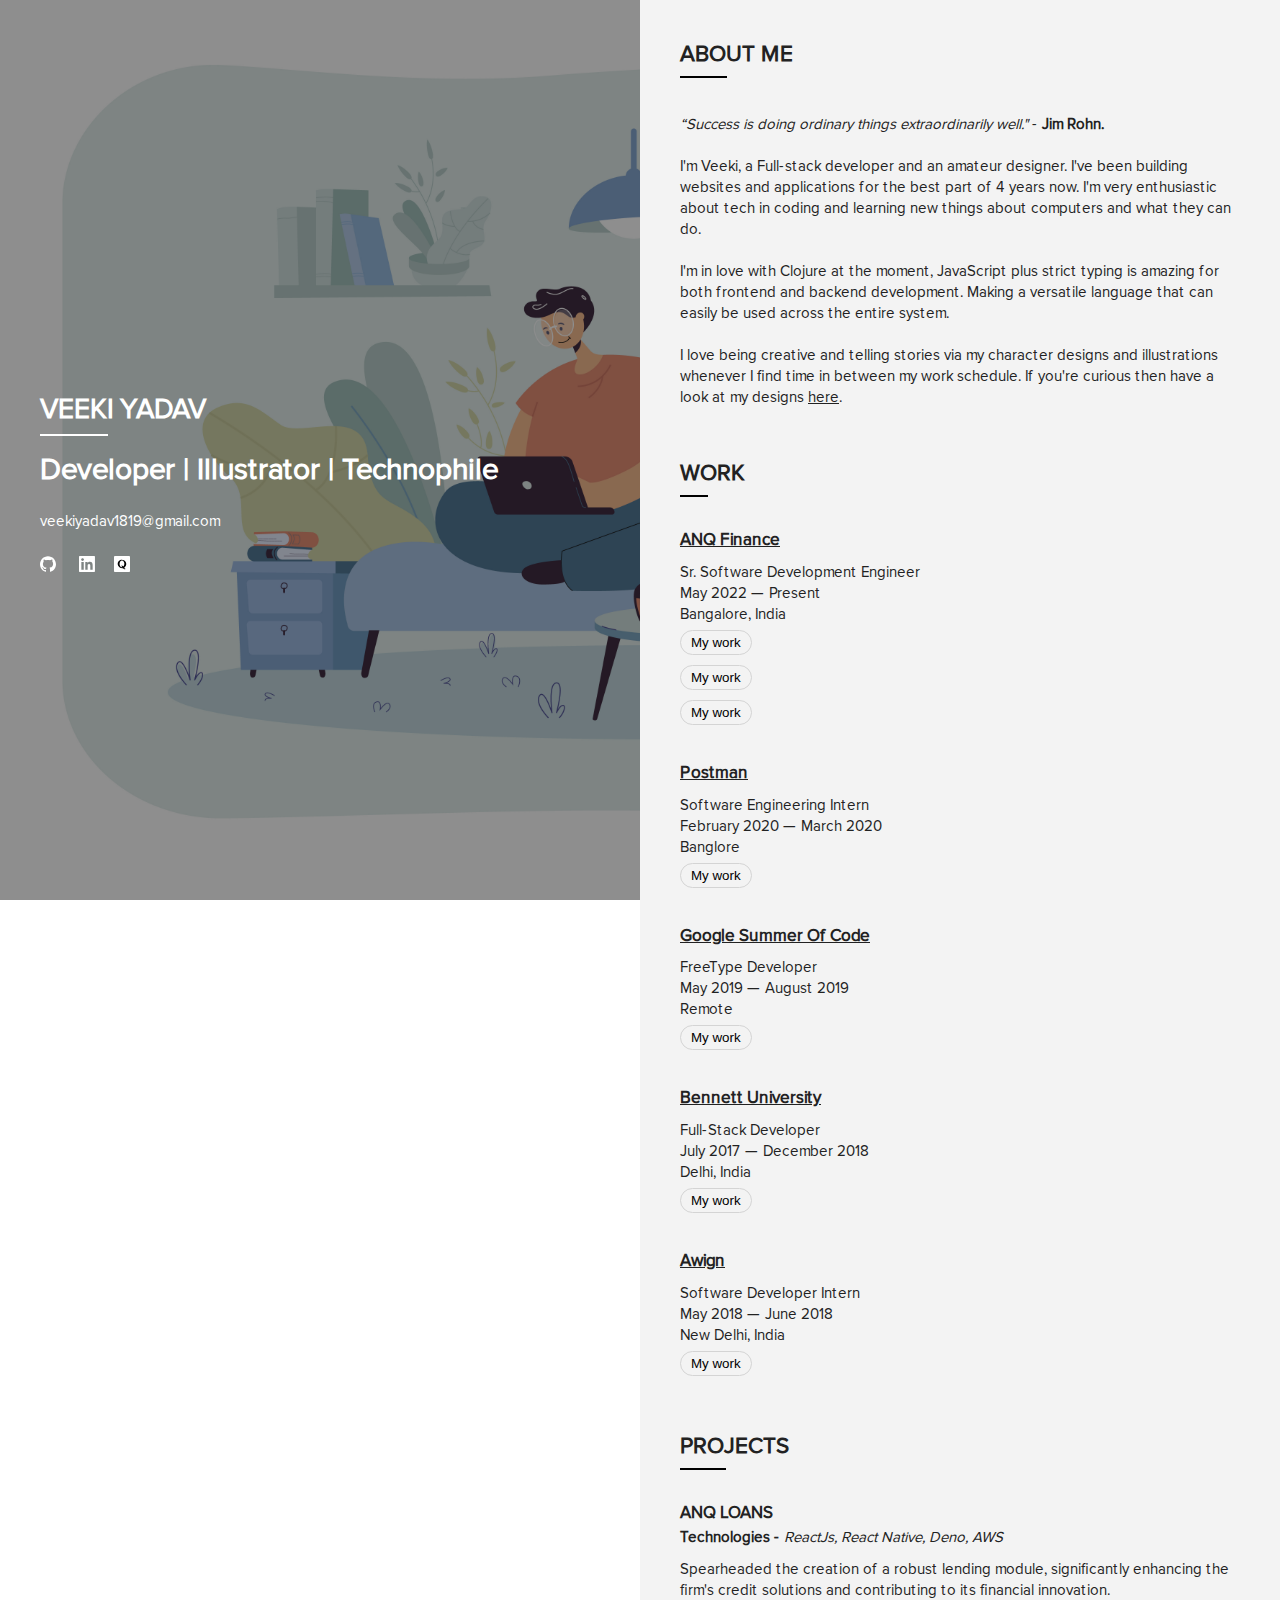
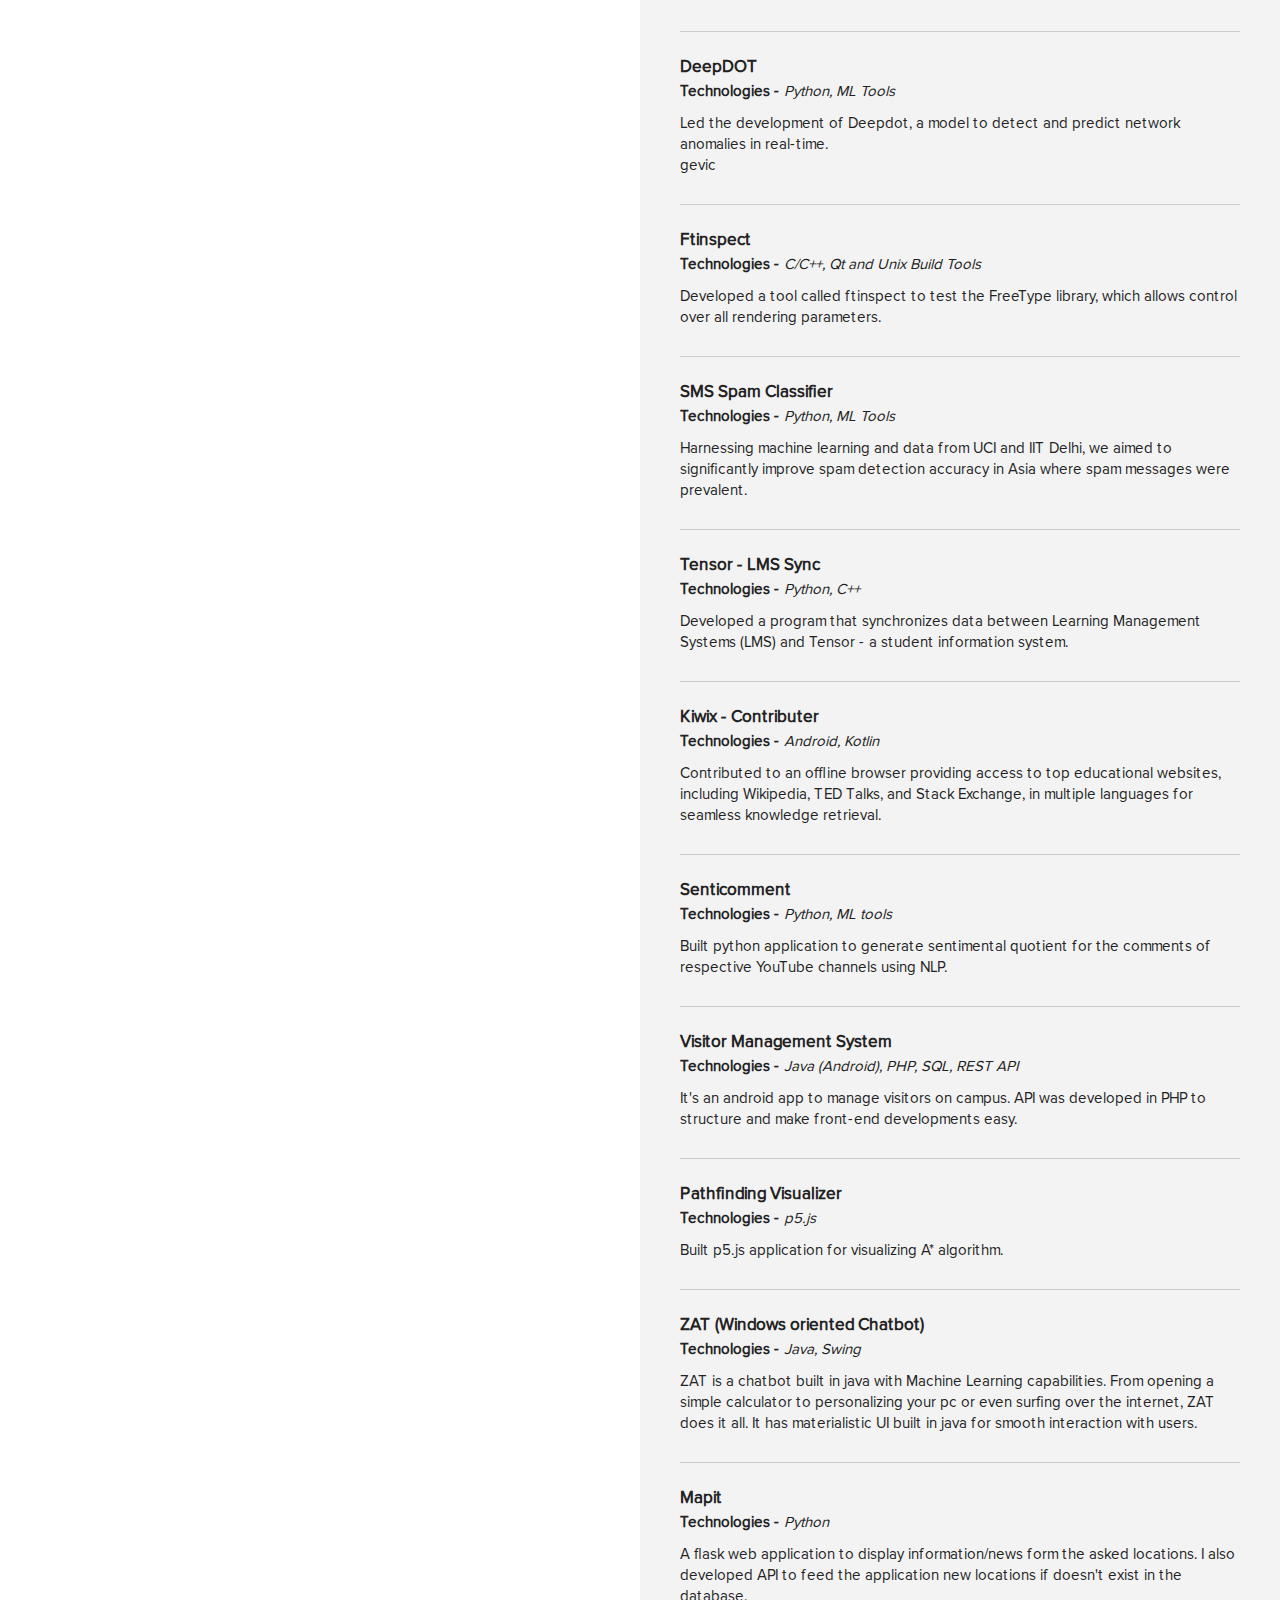
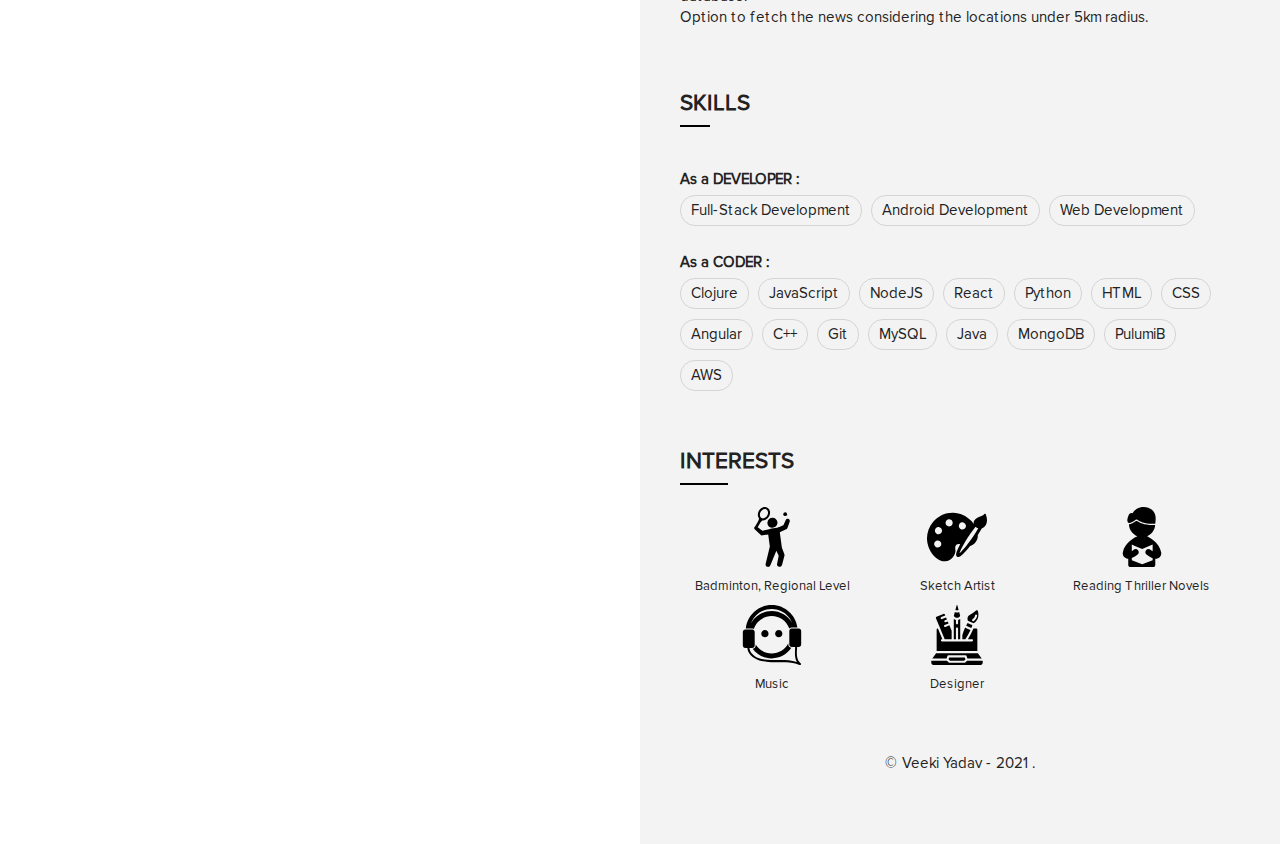
==== index.html @ 98419c82 "Update resume" ====
<!DOCTYPE html>
<html class="no-js" lang="">

<head>
  <meta charset="utf-8" />
  <meta http-equiv="X-UA-Compatible" content="IE=edge">
  <meta name="description" content="Hi! I am Veeki, second year undergrad at Bennett University">
  <meta name="viewport" content="width=device-width, initial-scale=1">
  <!-- Facebook Open Graph meta -->
  <meta property="og:title" content="Veeki Yadav">
  <meta property="og:description" content="Computer Science sophomore at Bennett University">
  <meta name="msapplication-TileColor" content="#ffffff">
  <title>Veeki Yadav</title>
  <link rel="stylesheet" href="css/main.css">
  <link rel="stylesheet" href="css/style.css">
  <link rel="icon" href="gevic.ico">
</head>

<body>
  <section class="main-container">
    <div class="blocks">
      <div class="block block--left" id="overlay">
        <span class="overlay"></span>
        <div class="block__inner">
          <div class="block-content">
            <h1 class="block__title main-name">
              <span class="name relative">
                VEEKI YADAV
                <span class="half-border"></span>
              </span>
            </h1>
            <h1 class="block__title">
              <span>Developer | Illustrator | Technophile</span>
            </h1>
            <div class="block__social">
              <a href="mailto:veekiyadav1819@gmail.com" class="btn_email">veekiyadav1819@gmail.com</a>
              <div class="block__social"><br />
                <a href="http://github.com/gevic" class="github" target="_blank" />
                <img src="img/social-1_logo-github.svg" />
                </a>
                <a href="https://www.linkedin.com/in/gevic/" class="linkedin" target="_blank">
                  <img src="img/social-1_logo-linkedin.svg" />
                  <a href="https://www.quora.com/profile/Gevic" class="quora" target="_blank">
                    <img src="img/if_quora-square-social-media_764902.svg" />
                  </a>
              </div>
            </div>
          </div>
        </div>
      </div>
      <div class="block block--right">
        <div class="wrapper" id="wrapper">
          <div class="block__inner">
            <div class="contents">
              <div class="content content--about">
                <h2 class="content__tag">
                  <span class="title relative">
                    ABOUT ME
                    <span class="half-border"></span>
                  </span>
                </h2>
                <div class="content__inner">
                  <p><i>“Success is doing ordinary things extraordinarily well."</i> - <b>Jim Rohn.</b><br><br>
                    I'm Veeki, a Full-stack developer and an amateur designer. I've been building websites and applications for the best part of 4 years now. I'm very enthusiastic about tech in coding and learning new things about computers and what they can do.</br></br> 

I'm in love with Clojure at the moment, JavaScript plus strict typing is amazing for both frontend and backend development. Making a versatile language that can easily be used across the entire system.</br></br>

I love being creative and telling stories via my character designs and illustrations whenever I find time in between my work schedule. If you're curious then have a look at my designs <a href="https://www.instagram.com/redundantillustrations/" target="_blank"><u>here</u></a>.
                </div>
              </div>
              <div class="content content--exp">
                <h2 class="content__tag">
                  <span class="title relative">
                    WORK
                    <span class="half-border"></span>
                  </span>
                </h2>
                <div class="content__inner">
                  <div class="experience">
                  <div class="meta-title"><a href="https://anq.finance" target="_blank"><u>ANQ Finance</u></a></div>
                    <div class="experience__role">Sr. Software Development Engineer</div>
                    <div class="experience__time">May 2022 — Present</div>
                    <div class="experience__location">Bangalore, India</div>
                  </div>
                  <button class="button" onclick="myResp_5()">My work</button></br>
                  <div id="myResp_5" style="display:none">
                    - Successfully <b>managed a team of 4 developers</b>, ensuring timely delivery of high-quality results while adhering to strict time constraints.</br>
                    - Contributed significantly to the development of the <b>ANQ App</b> for both <b>iOS</b> and <b>Android</b> platforms.</br>
                    - <b>Mentored</b> team members and provided valuable guidance in their personal and professional growth.</br>
                    - Utilized a variety of cutting-edge technologies, including <b>ReactJs, React Native, Deno, AWS, and Adobe After Effects</b>.</br>

                </br>
                
                  <div class="meta-title"><a href="https://vadelabs.com/" target="_blank"><u>Vade Labs</u></a></div>
                    <div class="experience__role">Software Development Engineer</div>
                    <div class="experience__time">May 2021 — Present</div>
                    <div class="experience__location">Remote</div>
                  </div>
                  <button class="button" onclick="myResp_4()">My work</button></br>
                  <div id="myResp_4" style="display:none">
                    - Developed the highly successful <b>VadeAtlas module</b>, which is the cornerstone of all Vade components.</br>
                    - Designed and implemented critical features, <b>optimizing application performance</b> and enhancing user experience.</br>
                    - Worked collaboratively with the Design team to develop and deliver full-stack solutions from specifications to tested production code.</br>
                    - Utilized a range of technologies, including <b>Clojure, React, NextJS, Pulumi, Nomad, and AWS</b>.</br>

                </br>
                    <div class="meta-title"><a href="https://in.linkedin.com/company/newsg8r" target="_blank"><u>Newsgator</u></a></div>
                    <div class="experience__role">Software Developer</div>
                    <div class="experience__time">April 2020 — Dec 2020</div>
                    <div class="experience__location">Remote</div>
                  </div>
                  <button class="button" onclick="myResp()">My work</button></br>
                  <div id="myResp" style="display:none">
                    - Developed the <b>Newsg8r platform</b>, a groundbreaking software solution that enabled <b>journalists to license their stories to news channels</b>.</br>
                    - Collaborated with cross-functional teams to define requirements, conduct testing, and deliver high-quality software products.</br>
                    - Designed and implemented <b>RESTful APIs, integrating with third-party APIs</b> to ensure seamless data transfer and reliable system.</br>
                    - Utilized a range of technologies, including <b>Angular, MongoDB, AWS, HTML/SCSS, to design and implement key features of the platform</b>.</br>
                  </div>
                </br>
                  <div class="meta-title"><a href="https://www.postman.com/" target="_blank"><u>Postman</u></a></div>
                  <div class="experience__role">Software Engineering Intern</div>
                  <div class="experience__time">February 2020 — March 2020</div>
                  <div class="experience__location">Banglore</div>
                <button class="button" onclick="myResp_0()">My work</button></br>
                <div id="myResp_0" style="display:none">
                  - Played an integral role in the development of the <b>Postman collection feature</b> within the application.</br>
                  - Developed a Postman collection for managing the Postman team over GitHub, streamlining the workflow and improving team productivity.</br>
                  - Leveraged a range of cutting-edge technologies, including <b>Javascript/Typescript, Node/Express, and Redux, to implement features</b>.</br>
                </div>
              </br>
                <div class="meta-title"><a
                    href="https://summerofcode.withgoogle.com/archive/2019/organizations/6561043747176448/"
                    target="_blank"><u>Google Summer Of Code</u></a></div>
                <div class="experience__role">FreeType Developer</div>
                <div class="experience__time">May 2019 — August 2019</div>
                <div class="experience__location">Remote</div>
                <button class="button" onclick="myResp_1()">My work</button></br>
                <div id="myResp_1" style="display:none">
                  - Developed a <b>cutting-edge tool (ftinspect)</b> to test the <b>FreeType library</b>, which enabled greater control over rendering parameters.</br>
                  - Collaborated with senior developers to identify and troubleshoot technical issues.</br>
                  - Leveraged a range of technologies, including <b>C/C++, Qt, and Unix build tools</b>, to build a scalable and reliable application.</br>
                </div>
              </br>
                <div>
                  <div class="meta-title"><a href="https://www.bennett.edu.in/" target="_blank"><u>Bennett University</u></a>
                  </div>
                  <div class="experience__role">Full-Stack Developer</div>
                  <div class="experience__time">July 2017 — December 2018</div>
                  <div class="experience__location">Delhi, India</div>
                </div>
                <button class="button" onclick="myResp_2()">My work</button></br>
                <div id="myResp_2" style="display:none">
                  - Developed VMS (Visitor Management System) Mobile Application.</br>
                  - Developed applications to automate various processes at the University.</br>
                  - Contributed to the development of <b>E.R.P system</b> at the University.</br>
                </div>
              </br>
                <div>
                  <div class="meta-title"><a href="https://www.awign.com/" target="_blank"><u>Awign</u></a></div>
                  <div class="experience__role">Software Developer Intern</div>
                  <div class="experience__time">May 2018 — June 2018</div>
                  <div class="experience__location">New Delhi, India</div>
                </div>
                <button class="button" onclick="myResp_3()">My work</button></br>
                <div id="myResp_3" style="display:none">
                  - Primarily responsible for connecting small businesses to Udaan (Flipkart initiative).</br>
                  - Modified the current UI of the Awign app for Android platforms.</br>
                </div>
              </div>
            </div>
            <div class="content content--projects">
              <h2 class="content__tag">
                <span class="title relative">
                  PROJECTS
                  <span class="half-border"></span>
                </span>
              </h2>
              <div class="content__inner">
                <div class="project">
                <div class="project">
                    <div class="meta-title">ANQ LOANS<br>
                    <span class="technologies"><b>Technologies - </b><i style="font-weight:normal;">ReactJs, React Native, Deno, AWS</i></div>
                    <div class="project__description">Spearheaded the creation of a robust lending module, significantly enhancing the firm's credit solutions and contributing to its financial innovation.
                    </div>
                  </div>
                  <hr>
                    <div class="project">
                    <div class="meta-title">DeepDOT<br>
                    <span class="technologies"><b>Technologies - </b><i style="font-weight:normal;">Python, ML Tools</i></div>
                    <div class="project__description">Led the development of Deepdot, a model to detect and predict network anomalies in real-time.
                    </div>gevic
                  </div>
                  <hr>
                  <div class="meta-title">Ftinspect<br>
                  <span class="technologies"><b>Technologies - </b><i style="font-weight:normal;">C/C++, Qt and Unix Build Tools</i></div>
                  <div class="project__description">Developed a tool called ftinspect to test the FreeType library, which allows control over all rendering parameters.
                  </div>
                  <hr>
                  <div class="meta-title">SMS Spam Classifier<br>
                  <span class="technologies"><b>Technologies - </b><i style="font-weight:normal;">Python, ML Tools</i></div>
                  <div class="project__description">Harnessing machine learning and data from UCI and IIT Delhi, we aimed to significantly improve spam detection accuracy in Asia where spam messages were prevalent.
                  </div>
                  <hr>
                                      <div class="project">
                      <div class="meta-title">Tensor - LMS Sync<br>
                      <span class="technologies"><b>Technologies - </b><i style="font-weight:normal;">Python, C++</i></span></div>
                      <div class="project__description">Developed a program that synchronizes data between Learning Management Systems (LMS) and Tensor - a student information system.</div>
                        <hr>
                        <div class="project">
                      <div class="meta-title">Kiwix - Contributer<br>
                      <span class="technologies"><b>Technologies - </b><i style="font-weight:normal;">Android, Kotlin</i></span></div>
                      <div class="project__description">Contributed to an offline browser providing access to top educational websites, including Wikipedia, TED Talks, and Stack Exchange, in multiple languages for seamless knowledge retrieval.</div>
                        <hr>
                  <div class="project">
                    <div class="meta-title">Senticomment<br>
                    <span class="technologies"><b>Technologies - </b><i style="font-weight:normal;">Python, ML tools</i></div>
                    <div class="project__description"> Built python application to generate sentimental quotient for the
                      comments of respective YouTube channels using NLP.
                    </div>
                  </div>
                  <hr>
                  <div class="project">
                    <div class="meta-title"><a href="https://github.com/GeVic/Visitor-Management-System-Mobile-application-" target="_blank">Visitor Management System</a><br>
                    <span class="technologies"><b>Technologies - </b><i style="font-weight:normal;">Java (Android), PHP, SQL, REST API</i></div>
                    <div class="project__description">It's an android app to manage visitors on campus. API was
                      developed in PHP to structure and make front-end developments easy.
                    </div>
                  </div>
                  <hr>
                  <div class="project">
                    <div class="meta-title">Pathfinding Visualizer<br>
                    <span class="technologies"><b>Technologies - </b><i style="font-weight:normal;">p5.js</i></div>
                    <div class="project__description">Built p5.js application for visualizing A* algorithm.
                    </div>
                  </div>
                  <hr>
                  <div class="project">
                    <div class="meta-title"><a href="https://github.com/GeVic/Windows-Chatbot" target="_blank">ZAT (Windows oriented Chatbot)</a><br>
                      <span class="technologies"><b>Technologies - </b><i style="font-weight:normal;">Java, Swing</i></span></div>
                    <div class="project__description">ZAT is a chatbot built in java with Machine Learning capabilities.
                      From opening a simple calculator to personalizing your pc or even surfing over the internet, ZAT
                      does it all. It has materialistic UI built in java for smooth interaction with users.
                    </div>
                    <hr>
                      <div class="project">
                        <div class="meta-title">Mapit</br>
                        <span class="technologies"><b>Technologies - </b><i style="font-weight:normal;">Python</i></span></div>
                        <div class="project__description">A flask web application to display information/news form the
                          asked locations. I also developed API to feed the application new locations if doesn't exist
                          in
                          the database.<br>
                          Option to fetch the news considering the locations under 5km radius.<br>
                        </div><br>
                      </div><br>
                      <!--<div class="content content--skills">
          <div class="content__inner">
              <div class="Publications">
              <h2 class="content__tag">
              <span class="title relative">
              PUBLICATIONS.
              <span class="half-border"></span>
              </span></h2><br>
                <div class="meta-title">White Cane</div>
                <div class="project__description">The research and developments in this project were published by Springer. Find the research paper <U><a href="https://link.springer.com/chapter/10.1007/978-981-10-5903-2_177" target="_blank" />here.</a></U></div>
                </div>
              </div> 
              </div> -->
                      <div class="content content--skills">
                        <h2 class="content__tag">
                          <span class="title relative">
                            SKILLS
                            <span class="half-border"></span>
                          </span>
                        </h2>
                        <div class="content__inner skills"></br>
                          <b>As a DEVELOPER :</b> </br>
                          <span class="skill">Full-Stack Development</span>
                          <span class="skill">Android Development</span>
                          <span class="skill">Web Development</span>
                          </br></br>
                          <b>As a CODER :</b></br>
                          <span class="skill">Clojure</span>
                          <span class="skill">JavaScript</span>
                          <span class="skill">NodeJS</span>
                          <span class="skill">React</span>
                          <span class="skill">Python</span>
                          <span class="skill">HTML</span>
                          <span class="skill">CSS</span>
                          <span class="skill">Angular</span>
                          <span class="skill">C++</span>
                          <span class="skill">Git</span>
                          <span class="skill">MySQL</span>
                          <span class="skill">Java</span>
                          <span class="skill">MongoDB</span>
                          <span class="skill">PulumiB</span>
                          <span class="skill">AWS</span>

                        </div>
                        <!-- </div> -->
                      </div>
                      <div class="content content--interests">
                        <h2 class="content__tag">
                          <span class="title relative">
                            INTERESTS
                            <span class="half-border"></span>
                          </span>
                        </h2>
                        <div class="content__inner interests">
                          <div class="interest">
                            <img src="img/Badminton.svg" height="60" />
                            <span class="interest__level">Badminton, Regional Level</span>
                          </div>
                          <div class="interest">
                            <img src="img/art.svg" height="60" />
                            <span class="interest__level">Sketch Artist</span>
                          </div>
                          <div class="interest">
                            <img src="img/read.svg" height="60" />
                            <span class="interest__level">Reading Thriller Novels</span>
                          </div>
                          <div class="interest">
                            <img src="img/music.svg" height="60" />
                            <span class="interest__level">Music</span>
                          </div>
                          <div class="interest">
                            <img src="img/designer.svg" height="60" />
                            <span class="interest__level">Designer</span>
                          </div>
                        </div>
                        <!-- </div> -->
                      </div>
                      <div class="copyright" align="center">
                        &copy; Veeki Yadav - 2021 .
                      </div>
                    </div>
                  </div>
  </section>
  <script>
    function myFunction() {
      var x = document.getElementById('myDIV');

      if (x.style.display === 'none') {
        x.style.display = 'block';
      } else {
        x.style.display = 'none';
      }
    }

    function myResp() {
      var y = document.getElementById('myResp');

      if (y.style.display === 'none') {
        y.style.display = 'block';
      } else {
        y.style.display = 'none';
      }
    }

    function myResp_0() {
      var y = document.getElementById('myResp_0');

      if (y.style.display === 'none') {
        y.style.display = 'block';
      } else {
        y.style.display = 'none';
      }
    }

    function myResp_1() {
      var y = document.getElementById('myResp_1');

      if (y.style.display === 'none') {
        y.style.display = 'block';
      } else {
        y.style.display = 'none';
      }
    }

    function myResp_2() {
      var y = document.getElementById('myResp_2');

      if (y.style.display === 'none') {
        y.style.display = 'block';
      } else {
        y.style.display = 'none';
      }
    }

    function myResp_3() {
      var y = document.getElementById('myResp_3');

      if (y.style.display === 'none') {
        y.style.display = 'block';
      } else {
        y.style.display = 'none';
      }
    }
    
    function myResp_4() {
      var y = document.getElementById('myResp_4');

      if (y.style.display === 'none') {
        y.style.display = 'block';
      } else {
        y.style.display = 'none';
      }
    }
    
    function myResp_5() {
      var y = document.getElementById('myResp_5');

      if (y.style.display === 'none') {
        y.style.display = 'block';
      } else {
        y.style.display = 'none';
      }
    }
  </script>
  <script>
    (function (i, s, o, g, r, a, m) {
      i['GoogleAnalyticsObject'] = r; i[r] = i[r] || function () {
        (i[r].q = i[r].q || []).push(arguments)
      }, i[r].l = 1 * new Date(); a = s.createElement(o),
        m = s.getElementsByTagName(o)[0]; a.async = 1; a.src = g; m.parentNode.insertBefore(a, m)
    })(window, document, 'script', 'https://www.google-analytics.com/analytics.js', 'ga');

    ga('create', 'UA-104208013-1', 'auto');
    ga('send', 'pageview');
  </script>
</body>

</html>
---- css/main.css ----
/*
 * What follows is the result of much research on cross-browser styling.
 * Credit left inline and big thanks to Nicolas Gallagher, Jonathan Neal,
 * Kroc Camen, and the H5BP dev community and team.
 */

/* ==========================================================================
   Base styles: opinionated defaults
   ========================================================================== */

html {
    color: #222;
    font-size: 1em;
    line-height: 1.4;
}

/*
 * Remove text-shadow in selection highlight:
 * https://twitter.com/miketaylr/status/12228805301
 *
 * Vendor-prefixed and regular ::selection selectors cannot be combined:
 * https://stackoverflow.com/a/16982510/7133471
 *
 * Customize the background color to match your design.
 */

::selection {
    background: #b3d4fc;
    text-shadow: none;
}

/*
 * A better looking default horizontal rule
 */

hr {
    display: block;
    height: 1px;
    border: 0;
    border-top: 1px solid #ccc;
    margin: 1em 0;
    padding: 0;
}

/*
 * Remove the gap between audio, canvas, iframes,
 * images, videos and the bottom of their containers:
 * https://github.com/h5bp/html5-boilerplate/issues/440
 */

audio,
canvas,
iframe,
img,
svg,
video {
    vertical-align: middle;
}

/*
 * Remove default fieldset styles.
 */

fieldset {
    border: 0;
    margin: 0;
    padding: 0;
}

/*
 * Allow only vertical resizing of textareas.
 */

textarea {
    resize: vertical;
}

/* ==========================================================================
   Browser Upgrade Prompt
   ========================================================================== */

.browserupgrade {
    margin: 0.2em 0;
    background: #ccc;
    color: #000;
    padding: 0.2em 0;
}

/* ==========================================================================
   Author's custom styles
   ========================================================================== */

















/* ==========================================================================
   Helper classes
   ========================================================================== */

/*
 * Hide visually and from screen readers
 */

.hidden {
    display: none !important;
}

/*
 * Hide only visually, but have it available for screen readers:
 * https://snook.ca/archives/html_and_css/hiding-content-for-accessibility
 *
 * 1. For long content, line feeds are not interpreted as spaces and small width
 *    causes content to wrap 1 word per line:
 *    https://medium.com/@jessebeach/beware-smushed-off-screen-accessible-text-5952a4c2cbfe
 */

.visuallyhidden {
    border: 0;
    clip: rect(0 0 0 0);
    clip-path: inset(50%);
    height: 1px;
    margin: -1px;
    overflow: hidden;
    padding: 0;
    position: absolute;
    width: 1px;
    white-space: nowrap; /* 1 */
}

/*
 * Extends the .visuallyhidden class to allow the element
 * to be focusable when navigated to via the keyboard:
 * https://www.drupal.org/node/897638
 */

.visuallyhidden.focusable:active,
.visuallyhidden.focusable:focus {
    clip: auto;
    clip-path: none;
    height: auto;
    margin: 0;
    overflow: visible;
    position: static;
    width: auto;
    white-space: inherit;
}

/*
 * Hide visually and from screen readers, but maintain layout
 */

.invisible {
    visibility: hidden;
}

/*
 * Clearfix: contain floats
 *
 * For modern browsers
 * 1. The space content is one way to avoid an Opera bug when the
 *    `contenteditable` attribute is included anywhere else in the document.
 *    Otherwise it causes space to appear at the top and bottom of elements
 *    that receive the `clearfix` class.
 * 2. The use of `table` rather than `block` is only necessary if using
 *    `:before` to contain the top-margins of child elements.
 */

.clearfix:before,
.clearfix:after {
    content: " "; /* 1 */
    display: table; /* 2 */
}

.clearfix:after {
    clear: both;
}

/* ==========================================================================
   EXAMPLE Media Queries for Responsive Design.
   These examples override the primary ('mobile first') styles.
   Modify as content requires.
   ========================================================================== */

@media only screen and (min-width: 35em) {
    /* Style adjustments for viewports that meet the condition */
}

@media print,
       (min-resolution: 1.25dppx),
       (min-resolution: 120dpi) {
    /* Style adjustments for high resolution devices */
}

/* ==========================================================================
   Print styles.
   Inlined to avoid the additional HTTP request:
   http://www.phpied.com/delay-loading-your-print-css/
   ========================================================================== */

@media print {
    *,
    *:before,
    *:after {
        background: transparent !important;
        color: #000 !important; /* Black prints faster:
                                   http://www.sanbeiji.com/archives/953 */
        box-shadow: none !important;
        text-shadow: none !important;
    }

    a,
    a:visited {
        text-decoration: underline;
    }

    a[href]:after {
        content: " (" attr(href) ")";
    }

    abbr[title]:after {
        content: " (" attr(title) ")";
    }

    /*
     * Don't show links that are fragment identifiers,
     * or use the `javascript:` pseudo protocol
     */

    a[href^="#"]:after,
    a[href^="javascript:"]:after {
        content: "";
    }

    pre {
        white-space: pre-wrap !important;
    }
    pre,
    blockquote {
        border: 1px solid #999;
        page-break-inside: avoid;
    }

    /*
     * Printing Tables:
     * http://css-discuss.incutio.com/wiki/Printing_Tables
     */

    thead {
        display: table-header-group;
    }

    tr,
    img {
        page-break-inside: avoid;
    }

    p,
    h2,
    h3 {
        orphans: 3;
        widows: 3;
    }

    h2,
    h3 {
        page-break-after: avoid;
    }
}
---- css/style.css ----
@font-face {
    font-family: 'Proxi';
    src: url(../font/Proxi.woff);
    font-weight: 400;
}
html,
body {
    margin: 0;
    padding: 0;
    font-family: 'Proxi';
    font-size: 15px;
}
a, a:visited {
   color:inherit;
   text-decoration: none;
   font-style: normal;   
}
.block {
    width: 50%;
    height: 100%
}
.block--left {
    text-align: left;
    left: 0;
    color: white;
    position: fixed;
    background-image: url(../img/gevic.jpg);
    background-size: cover;
}
.main-name {
    font-size: 28px;
}
.overlay {
    position: absolute;
    width: 100%;
    height: 100%;
    background: rgba(25, 25, 25, 0.49);
    left: 0;
    top: 0;
}
.half-border {
    position: absolute;
    bottom: -10px;
    width: 40%;
    left: 0;
    border: 1px solid white;
}
.block--right .half-border {
    border: 1px solid black;
}
.content {
    margin-bottom: 50px;
}
.content__inner {
    padding-top: 10px;
}
.project:first-child {
    margin-bottom: 30px;
}
.interests {
    overflow: auto;
}
.interest {
    width: 33%;
    float: left;
    max-width: 200px;
    text-align: center;
}
.interest img {
    display: block;
    margin: 0 auto;
}
.interest__level {
    font-size: 13px;
    margin: 10px 0;
    display: inline-block;
}
.meta-title {
    font-size: 17px;
    margin: 10px 0;
    font-weight: bold;
}
.technologies{
    font-size: 15px;
}
.relative {
    position: relative;
}
hr {
    margin-bottom: 4%;
    margin-top: 5%;
}
@media screen and (max-width: 768px) {
    .block--left {
        background-color: #4dfeee;
        width: 100%;
        height: 70vh;
        position: relative
    }
}
.block--right {
    position: relative;
    left: 50%;
    width: 50%;
    height: 100%;
    background-color: rgba(25, 25, 25, .05);
}
@media screen and (max-width: 768px) {
    .block--right {
        width: 100%;
        height: auto;
        position: static
    }
}
.block__inner {
    padding: 20px 40px;
    box-sizing: border-box;
    width: 100%;
    height: 100%
}
@media screen and (max-width: 768px) {
    .block__inner {
        padding: 1.5625rem
    }
}
.block__title {
    position: relative;
}
.block-content {
    margin: 66% 0% 20%;
}
@media screen and (min-width: 320px) and (max-width: 767px){
  .block-content {
    position: absolute;
    bottom: 15px;
    margin: 0;
  }
}
.block__social {
    position: relative;
    z-index: 20;
}
.block__social a {
    text-decoration: none;
    display: inline-block;
    width: 35px;
}
.block__social__link {
    position: relative;
    overflow: hidden;
    display: inline;
    line-height: 1;
    height: auto;
    padding: .3125rem;
    opacity: 0
}
.icons {
    display: inline;
    background-clip: text;
    -webkit-background-clip: text;
    text-fill-color: transparent;
    -webkit-text-fill-color: transparent
}
.btn_email {
    display: inline-block;
    color: white;
}
.skills .skill {
    border: 1px solid #d4d4d4;
    padding: 4px 10px;
    border-radius: 15px;
    display: inline-block;
    margin: 5px 5px 5px 0;
}
.button {
    border: 1px solid #d4d4d4;
    background-color: inherit;
    padding: 4px 10px;
    border-radius: 15px;
    display: inline-block;
    margin: 5px 5px 5px 0;
    left: auto;
}
.button:focus{
  outline: none;
}
.copyright {
  font-size: 15px;
}
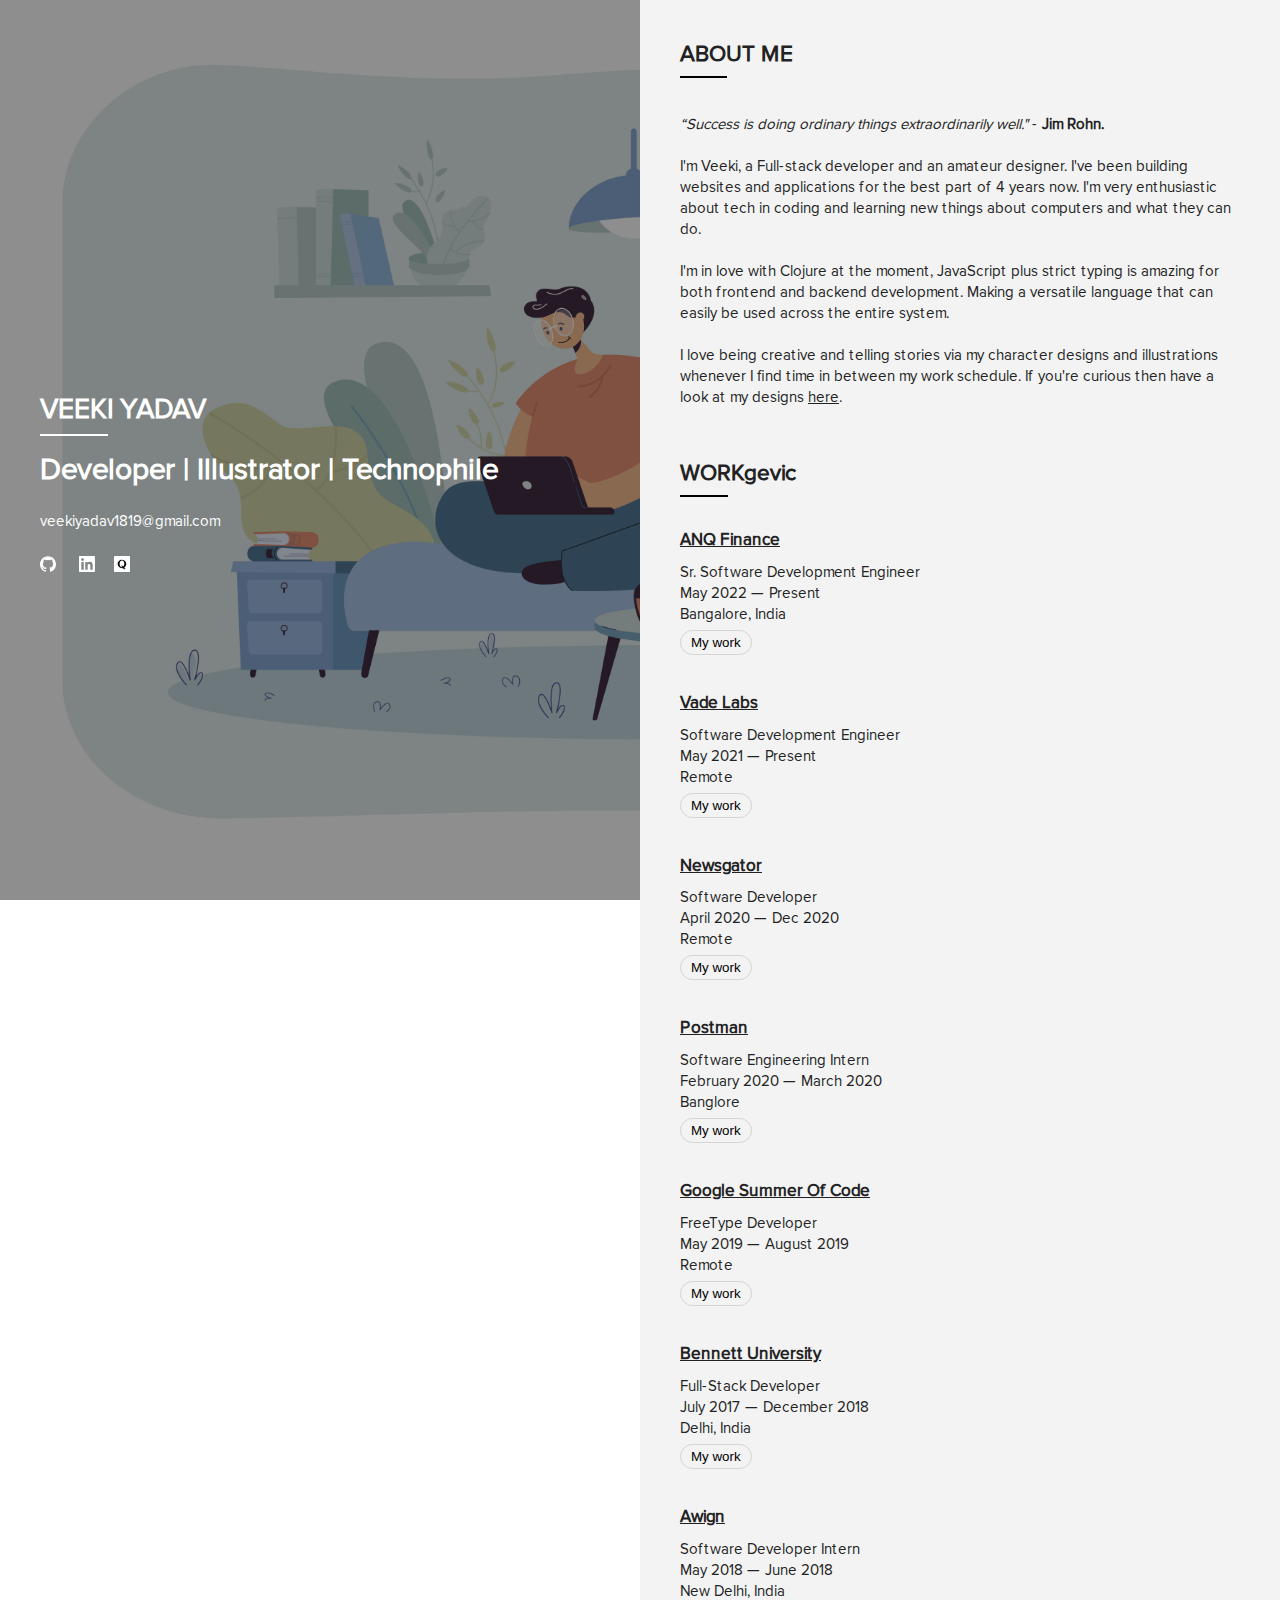
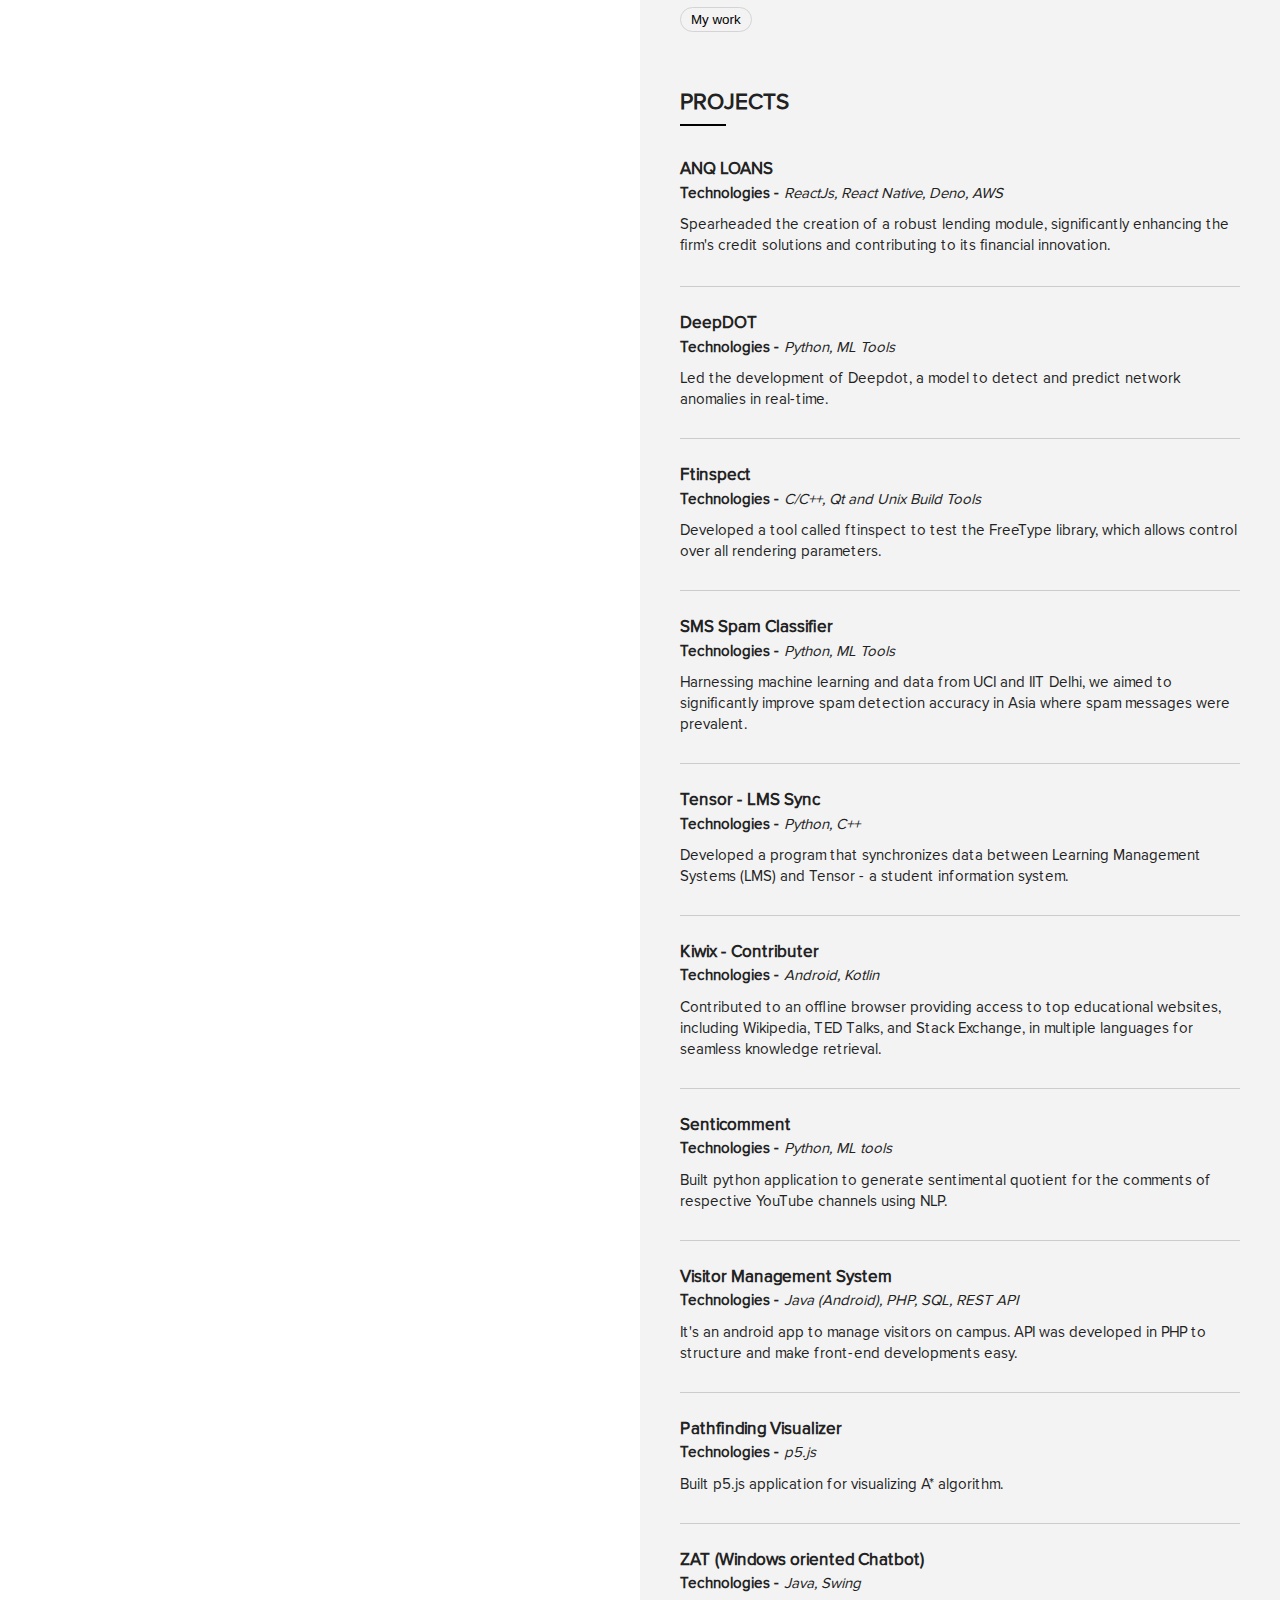
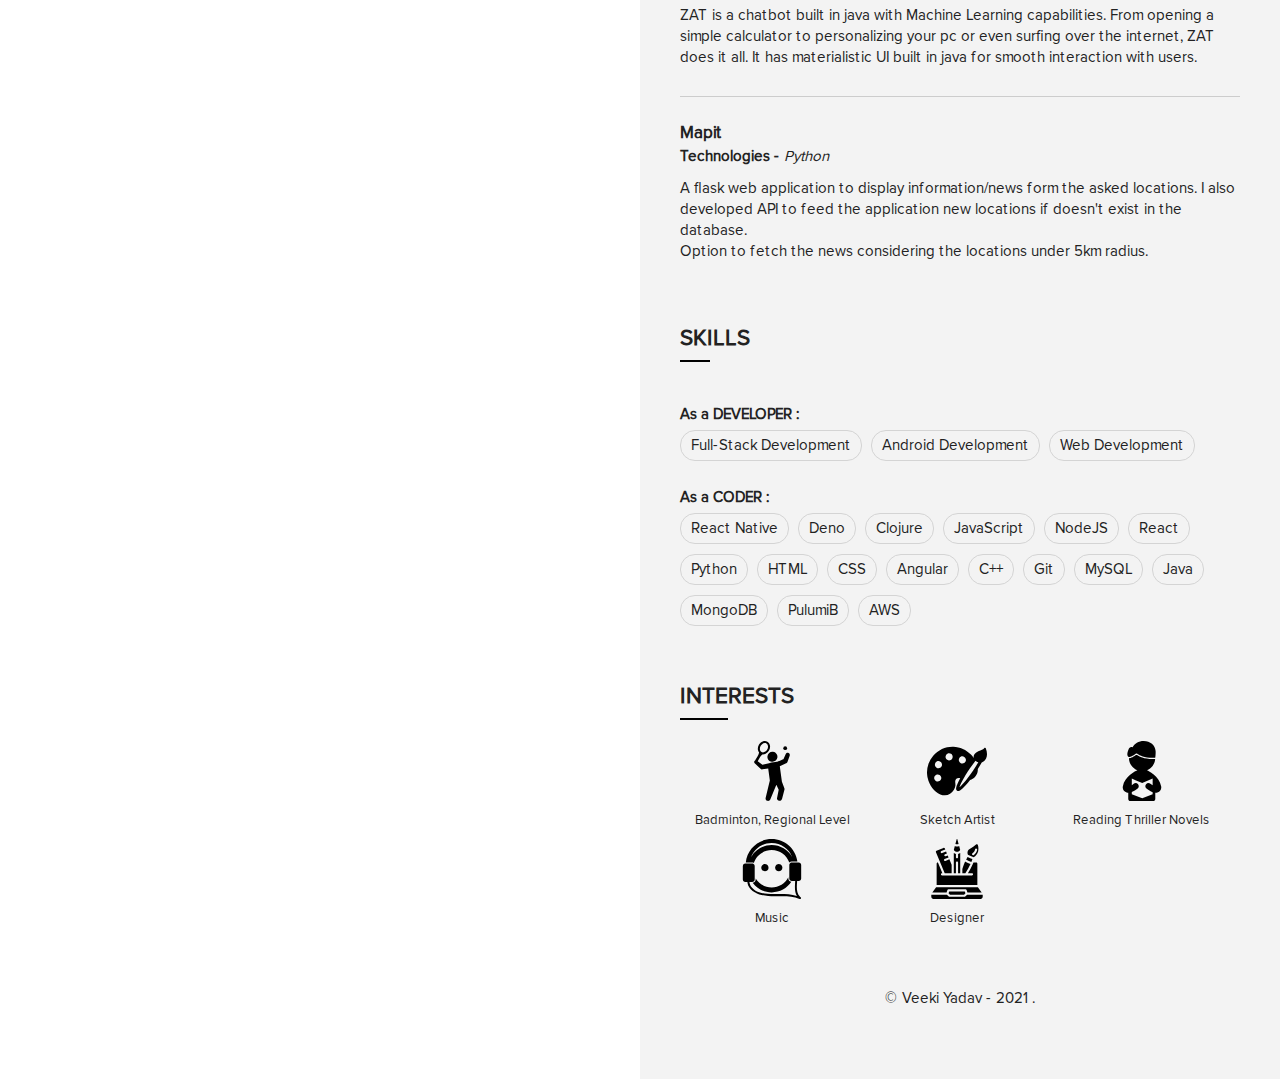
==== commit eb5ab087: "Structure fix" ====
--- a/index.html
+++ b/index.html
@@ -61,198 +61,257 @@
                 </h2>
                 <div class="content__inner">
                   <p><i>“Success is doing ordinary things extraordinarily well."</i> - <b>Jim Rohn.</b><br><br>
-                    I'm Veeki, a Full-stack developer and an amateur designer. I've been building websites and applications for the best part of 4 years now. I'm very enthusiastic about tech in coding and learning new things about computers and what they can do.</br></br> 
-
-I'm in love with Clojure at the moment, JavaScript plus strict typing is amazing for both frontend and backend development. Making a versatile language that can easily be used across the entire system.</br></br>
-
-I love being creative and telling stories via my character designs and illustrations whenever I find time in between my work schedule. If you're curious then have a look at my designs <a href="https://www.instagram.com/redundantillustrations/" target="_blank"><u>here</u></a>.
+                    I'm Veeki, a Full-stack developer and an amateur designer. I've been building websites and
+                    applications for the best part of 4 years now. I'm very enthusiastic about tech in coding and
+                    learning new things about computers and what they can do.</br></br>
+
+                    I'm in love with Clojure at the moment, JavaScript plus strict typing is amazing for both frontend
+                    and backend development. Making a versatile language that can easily be used across the entire
+                    system.</br></br>
+
+                    I love being creative and telling stories via my character designs and illustrations whenever I find
+                    time in between my work schedule. If you're curious then have a look at my designs <a
+                      href="https://www.instagram.com/redundantillustrations/" target="_blank"><u>here</u></a>.
                 </div>
               </div>
               <div class="content content--exp">
                 <h2 class="content__tag">
                   <span class="title relative">
-                    WORK
+                    WORKgevic
                     <span class="half-border"></span>
                   </span>
                 </h2>
                 <div class="content__inner">
                   <div class="experience">
-                  <div class="meta-title"><a href="https://anq.finance" target="_blank"><u>ANQ Finance</u></a></div>
+                    <div class="meta-title"><a href="https://anq.finance" target="_blank"><u>ANQ Finance</u></a></div>
                     <div class="experience__role">Sr. Software Development Engineer</div>
                     <div class="experience__time">May 2022 — Present</div>
                     <div class="experience__location">Bangalore, India</div>
                   </div>
                   <button class="button" onclick="myResp_5()">My work</button></br>
                   <div id="myResp_5" style="display:none">
-                    - Successfully <b>managed a team of 4 developers</b>, ensuring timely delivery of high-quality results while adhering to strict time constraints.</br>
-                    - Contributed significantly to the development of the <b>ANQ App</b> for both <b>iOS</b> and <b>Android</b> platforms.</br>
-                    - <b>Mentored</b> team members and provided valuable guidance in their personal and professional growth.</br>
-                    - Utilized a variety of cutting-edge technologies, including <b>ReactJs, React Native, Deno, AWS, and Adobe After Effects</b>.</br>
-
-                </br>
-                
-                  <div class="meta-title"><a href="https://vadelabs.com/" target="_blank"><u>Vade Labs</u></a></div>
+                    - Successfully <b>managed a team of 4 developers</b>, ensuring timely delivery of high-quality
+                    results while adhering to strict time constraints.</br>
+                    - Contributed significantly to the development of the <b>ANQ App</b> for both <b>iOS</b> and
+                    <b>Android</b> platforms.</br>
+                    - <b>Mentored</b> team members and provided valuable guidance in their personal and professional
+                    growth.</br>
+                    - Utilized a variety of cutting-edge technologies, including <b>ReactJs, React Native, Deno, AWS,
+                      and Adobe After Effects</b>.</br>
+                    </div></br>
+
+                    <div class="meta-title"><a href="https://vadelabs.com/" target="_blank"><u>Vade Labs</u></a></div>
                     <div class="experience__role">Software Development Engineer</div>
                     <div class="experience__time">May 2021 — Present</div>
                     <div class="experience__location">Remote</div>
-                  </div>
                   <button class="button" onclick="myResp_4()">My work</button></br>
                   <div id="myResp_4" style="display:none">
-                    - Developed the highly successful <b>VadeAtlas module</b>, which is the cornerstone of all Vade components.</br>
-                    - Designed and implemented critical features, <b>optimizing application performance</b> and enhancing user experience.</br>
-                    - Worked collaboratively with the Design team to develop and deliver full-stack solutions from specifications to tested production code.</br>
-                    - Utilized a range of technologies, including <b>Clojure, React, NextJS, Pulumi, Nomad, and AWS</b>.</br>
-
-                </br>
-                    <div class="meta-title"><a href="https://in.linkedin.com/company/newsg8r" target="_blank"><u>Newsgator</u></a></div>
+                    - Developed the highly successful <b>VadeAtlas module</b>, which is the cornerstone of all Vade
+                    components.</br>
+                    - Designed and implemented critical features, <b>optimizing application performance</b> and
+                    enhancing user experience.</br>
+                    - Worked collaboratively with the Design team to develop and deliver full-stack solutions from
+                    specifications to tested production code.</br>
+                    - Utilized a range of technologies, including <b>Clojure, React, NextJS, Pulumi, Nomad, and
+                      AWS</b>.</br>
+
+                    </div></br>
+                    <div class="meta-title"><a href="https://in.linkedin.com/company/newsg8r"
+                        target="_blank"><u>Newsgator</u></a></div>
                     <div class="experience__role">Software Developer</div>
                     <div class="experience__time">April 2020 — Dec 2020</div>
                     <div class="experience__location">Remote</div>
-                  </div>
                   <button class="button" onclick="myResp()">My work</button></br>
                   <div id="myResp" style="display:none">
-                    - Developed the <b>Newsg8r platform</b>, a groundbreaking software solution that enabled <b>journalists to license their stories to news channels</b>.</br>
-                    - Collaborated with cross-functional teams to define requirements, conduct testing, and deliver high-quality software products.</br>
-                    - Designed and implemented <b>RESTful APIs, integrating with third-party APIs</b> to ensure seamless data transfer and reliable system.</br>
-                    - Utilized a range of technologies, including <b>Angular, MongoDB, AWS, HTML/SCSS, to design and implement key features of the platform</b>.</br>
-                  </div>
-                </br>
+                    - Developed the <b>Newsg8r platform</b>, a groundbreaking software solution that enabled
+                    <b>journalists to license their stories to news channels</b>.</br>
+                    - Collaborated with cross-functional teams to define requirements, conduct testing, and deliver
+                    high-quality software products.</br>
+                    - Designed and implemented <b>RESTful APIs, integrating with third-party APIs</b> to ensure seamless
+                    data transfer and reliable system.</br>
+                    - Utilized a range of technologies, including <b>Angular, MongoDB, AWS, HTML/SCSS, to design and
+                      implement key features of the platform</b>.</br>
+                  </div>
+                  </br>
                   <div class="meta-title"><a href="https://www.postman.com/" target="_blank"><u>Postman</u></a></div>
                   <div class="experience__role">Software Engineering Intern</div>
                   <div class="experience__time">February 2020 — March 2020</div>
                   <div class="experience__location">Banglore</div>
-                <button class="button" onclick="myResp_0()">My work</button></br>
-                <div id="myResp_0" style="display:none">
-                  - Played an integral role in the development of the <b>Postman collection feature</b> within the application.</br>
-                  - Developed a Postman collection for managing the Postman team over GitHub, streamlining the workflow and improving team productivity.</br>
-                  - Leveraged a range of cutting-edge technologies, including <b>Javascript/Typescript, Node/Express, and Redux, to implement features</b>.</br>
-                </div>
-              </br>
-                <div class="meta-title"><a
-                    href="https://summerofcode.withgoogle.com/archive/2019/organizations/6561043747176448/"
-                    target="_blank"><u>Google Summer Of Code</u></a></div>
-                <div class="experience__role">FreeType Developer</div>
-                <div class="experience__time">May 2019 — August 2019</div>
-                <div class="experience__location">Remote</div>
-                <button class="button" onclick="myResp_1()">My work</button></br>
-                <div id="myResp_1" style="display:none">
-                  - Developed a <b>cutting-edge tool (ftinspect)</b> to test the <b>FreeType library</b>, which enabled greater control over rendering parameters.</br>
-                  - Collaborated with senior developers to identify and troubleshoot technical issues.</br>
-                  - Leveraged a range of technologies, including <b>C/C++, Qt, and Unix build tools</b>, to build a scalable and reliable application.</br>
-                </div>
-              </br>
-                <div>
-                  <div class="meta-title"><a href="https://www.bennett.edu.in/" target="_blank"><u>Bennett University</u></a>
-                  </div>
-                  <div class="experience__role">Full-Stack Developer</div>
-                  <div class="experience__time">July 2017 — December 2018</div>
-                  <div class="experience__location">Delhi, India</div>
-                </div>
-                <button class="button" onclick="myResp_2()">My work</button></br>
-                <div id="myResp_2" style="display:none">
-                  - Developed VMS (Visitor Management System) Mobile Application.</br>
-                  - Developed applications to automate various processes at the University.</br>
-                  - Contributed to the development of <b>E.R.P system</b> at the University.</br>
-                </div>
-              </br>
-                <div>
-                  <div class="meta-title"><a href="https://www.awign.com/" target="_blank"><u>Awign</u></a></div>
-                  <div class="experience__role">Software Developer Intern</div>
-                  <div class="experience__time">May 2018 — June 2018</div>
-                  <div class="experience__location">New Delhi, India</div>
-                </div>
-                <button class="button" onclick="myResp_3()">My work</button></br>
-                <div id="myResp_3" style="display:none">
-                  - Primarily responsible for connecting small businesses to Udaan (Flipkart initiative).</br>
-                  - Modified the current UI of the Awign app for Android platforms.</br>
+                  <button class="button" onclick="myResp_0()">My work</button></br>
+                  <div id="myResp_0" style="display:none">
+                    - Played an integral role in the development of the <b>Postman collection feature</b> within the
+                    application.</br>
+                    - Developed a Postman collection for managing the Postman team over GitHub, streamlining the
+                    workflow and improving team productivity.</br>
+                    - Leveraged a range of cutting-edge technologies, including <b>Javascript/Typescript, Node/Express,
+                      and Redux, to implement features</b>.</br>
+                  </div>
+                  </br>
+                  <div class="meta-title"><a
+                      href="https://summerofcode.withgoogle.com/archive/2019/organizations/6561043747176448/"
+                      target="_blank"><u>Google Summer Of Code</u></a></div>
+                  <div class="experience__role">FreeType Developer</div>
+                  <div class="experience__time">May 2019 — August 2019</div>
+                  <div class="experience__location">Remote</div>
+                  <button class="button" onclick="myResp_1()">My work</button></br>
+                  <div id="myResp_1" style="display:none">
+                    - Developed a <b>cutting-edge tool (ftinspect)</b> to test the <b>FreeType library</b>, which
+                    enabled greater control over rendering parameters.</br>
+                    - Collaborated with senior developers to identify and troubleshoot technical issues.</br>
+                    - Leveraged a range of technologies, including <b>C/C++, Qt, and Unix build tools</b>, to build a
+                    scalable and reliable application.</br>
+                  </div>
+                  </br>
+                  <div>
+                    <div class="meta-title"><a href="https://www.bennett.edu.in/" target="_blank"><u>Bennett
+                          University</u></a>
+                    </div>
+                    <div class="experience__role">Full-Stack Developer</div>
+                    <div class="experience__time">July 2017 — December 2018</div>
+                    <div class="experience__location">Delhi, India</div>
+                  </div>
+                  <button class="button" onclick="myResp_2()">My work</button></br>
+                  <div id="myResp_2" style="display:none">
+                    - Developed VMS (Visitor Management System) Mobile Application.</br>
+                    - Developed applications to automate various processes at the University.</br>
+                    - Contributed to the development of <b>E.R.P system</b> at the University.</br>
+                  </div>
+                  </br>
+                  <div>
+                    <div class="meta-title"><a href="https://www.awign.com/" target="_blank"><u>Awign</u></a></div>
+                    <div class="experience__role">Software Developer Intern</div>
+                    <div class="experience__time">May 2018 — June 2018</div>
+                    <div class="experience__location">New Delhi, India</div>
+                  </div>
+                  <button class="button" onclick="myResp_3()">My work</button></br>
+                  <div id="myResp_3" style="display:none">
+                    - Primarily responsible for connecting small businesses to Udaan (Flipkart initiative).</br>
+                    - Modified the current UI of the Awign app for Android platforms.</br>
+                  </div>
                 </div>
               </div>
-            </div>
-            <div class="content content--projects">
-              <h2 class="content__tag">
-                <span class="title relative">
-                  PROJECTS
-                  <span class="half-border"></span>
-                </span>
-              </h2>
-              <div class="content__inner">
-                <div class="project">
-                <div class="project">
-                    <div class="meta-title">ANQ LOANS<br>
-                    <span class="technologies"><b>Technologies - </b><i style="font-weight:normal;">ReactJs, React Native, Deno, AWS</i></div>
-                    <div class="project__description">Spearheaded the creation of a robust lending module, significantly enhancing the firm's credit solutions and contributing to its financial innovation.
-                    </div>
-                  </div>
-                  <hr>
+              <div class="content content--projects">
+                <h2 class="content__tag">
+                  <span class="title relative">
+                    PROJECTS
+                    <span class="half-border"></span>
+                  </span>
+                </h2>
+                <div class="content__inner">
+                  <div class="project">
                     <div class="project">
-                    <div class="meta-title">DeepDOT<br>
-                    <span class="technologies"><b>Technologies - </b><i style="font-weight:normal;">Python, ML Tools</i></div>
-                    <div class="project__description">Led the development of Deepdot, a model to detect and predict network anomalies in real-time.
-                    </div>gevic
-                  </div>
-                  <hr>
-                  <div class="meta-title">Ftinspect<br>
-                  <span class="technologies"><b>Technologies - </b><i style="font-weight:normal;">C/C++, Qt and Unix Build Tools</i></div>
-                  <div class="project__description">Developed a tool called ftinspect to test the FreeType library, which allows control over all rendering parameters.
-                  </div>
-                  <hr>
-                  <div class="meta-title">SMS Spam Classifier<br>
-                  <span class="technologies"><b>Technologies - </b><i style="font-weight:normal;">Python, ML Tools</i></div>
-                  <div class="project__description">Harnessing machine learning and data from UCI and IIT Delhi, we aimed to significantly improve spam detection accuracy in Asia where spam messages were prevalent.
-                  </div>
-                  <hr>
-                                      <div class="project">
+                      <div class="meta-title">ANQ LOANS<br>
+                        <span class="technologies"><b>Technologies - </b><i style="font-weight:normal;">ReactJs, React
+                            Native, Deno, AWS</i>
+                      </div>
+                      <div class="project__description">Spearheaded the creation of a robust lending module,
+                        significantly enhancing the firm's credit solutions and contributing to its financial
+                        innovation.
+                      </div>
+                    </div>
+                    <hr>
+                    <div class="project">
+                      <div class="meta-title">DeepDOT<br>
+                        <span class="technologies"><b>Technologies - </b><i style="font-weight:normal;">Python, ML
+                            Tools</i>
+                      </div>
+                      <div class="project__description">Led the development of Deepdot, a model to detect and predict
+                        network anomalies in real-time.
+                      </div>
+                    </div>
+                    <hr>
+                    <div class="meta-title">Ftinspect<br>
+                      <span class="technologies"><b>Technologies - </b><i style="font-weight:normal;">C/C++, Qt and Unix
+                          Build Tools</i>
+                    </div>
+                    <div class="project__description">Developed a tool called ftinspect to test the FreeType library,
+                      which allows control over all rendering parameters.
+                    </div>
+                    <hr>
+                    <div class="meta-title">SMS Spam Classifier<br>
+                      <span class="technologies"><b>Technologies - </b><i style="font-weight:normal;">Python, ML
+                          Tools</i>
+                    </div>
+                    <div class="project__description">Harnessing machine learning and data from UCI and IIT Delhi, we
+                      aimed to significantly improve spam detection accuracy in Asia where spam messages were prevalent.
+                    </div>
+                    <hr>
+                    <div class="project">
                       <div class="meta-title">Tensor - LMS Sync<br>
-                      <span class="technologies"><b>Technologies - </b><i style="font-weight:normal;">Python, C++</i></span></div>
-                      <div class="project__description">Developed a program that synchronizes data between Learning Management Systems (LMS) and Tensor - a student information system.</div>
+                        <span class="technologies"><b>Technologies - </b><i style="font-weight:normal;">Python,
+                            C++</i></span>
+                      </div>
+                      <div class="project__description">Developed a program that synchronizes data between Learning
+                        Management Systems (LMS) and Tensor - a student information system.</div>
+                      <hr>
+                      <div class="project">
+                        <div class="meta-title">Kiwix - Contributer<br>
+                          <span class="technologies"><b>Technologies - </b><i style="font-weight:normal;">Android,
+                              Kotlin</i></span>
+                        </div>
+                        <div class="project__description">Contributed to an offline browser providing access to top
+                          educational websites, including Wikipedia, TED Talks, and Stack Exchange, in multiple
+                          languages for seamless knowledge retrieval.</div>
                         <hr>
                         <div class="project">
-                      <div class="meta-title">Kiwix - Contributer<br>
-                      <span class="technologies"><b>Technologies - </b><i style="font-weight:normal;">Android, Kotlin</i></span></div>
-                      <div class="project__description">Contributed to an offline browser providing access to top educational websites, including Wikipedia, TED Talks, and Stack Exchange, in multiple languages for seamless knowledge retrieval.</div>
+                          <div class="meta-title">Senticomment<br>
+                            <span class="technologies"><b>Technologies - </b><i style="font-weight:normal;">Python, ML
+                                tools</i>
+                          </div>
+                          <div class="project__description"> Built python application to generate sentimental quotient
+                            for the
+                            comments of respective YouTube channels using NLP.
+                          </div>
+                        </div>
                         <hr>
-                  <div class="project">
-                    <div class="meta-title">Senticomment<br>
-                    <span class="technologies"><b>Technologies - </b><i style="font-weight:normal;">Python, ML tools</i></div>
-                    <div class="project__description"> Built python application to generate sentimental quotient for the
-                      comments of respective YouTube channels using NLP.
-                    </div>
-                  </div>
-                  <hr>
-                  <div class="project">
-                    <div class="meta-title"><a href="https://github.com/GeVic/Visitor-Management-System-Mobile-application-" target="_blank">Visitor Management System</a><br>
-                    <span class="technologies"><b>Technologies - </b><i style="font-weight:normal;">Java (Android), PHP, SQL, REST API</i></div>
-                    <div class="project__description">It's an android app to manage visitors on campus. API was
-                      developed in PHP to structure and make front-end developments easy.
-                    </div>
-                  </div>
-                  <hr>
-                  <div class="project">
-                    <div class="meta-title">Pathfinding Visualizer<br>
-                    <span class="technologies"><b>Technologies - </b><i style="font-weight:normal;">p5.js</i></div>
-                    <div class="project__description">Built p5.js application for visualizing A* algorithm.
-                    </div>
-                  </div>
-                  <hr>
-                  <div class="project">
-                    <div class="meta-title"><a href="https://github.com/GeVic/Windows-Chatbot" target="_blank">ZAT (Windows oriented Chatbot)</a><br>
-                      <span class="technologies"><b>Technologies - </b><i style="font-weight:normal;">Java, Swing</i></span></div>
-                    <div class="project__description">ZAT is a chatbot built in java with Machine Learning capabilities.
-                      From opening a simple calculator to personalizing your pc or even surfing over the internet, ZAT
-                      does it all. It has materialistic UI built in java for smooth interaction with users.
-                    </div>
-                    <hr>
-                      <div class="project">
-                        <div class="meta-title">Mapit</br>
-                        <span class="technologies"><b>Technologies - </b><i style="font-weight:normal;">Python</i></span></div>
-                        <div class="project__description">A flask web application to display information/news form the
-                          asked locations. I also developed API to feed the application new locations if doesn't exist
-                          in
-                          the database.<br>
-                          Option to fetch the news considering the locations under 5km radius.<br>
-                        </div><br>
-                      </div><br>
-                      <!--<div class="content content--skills">
+                        <div class="project">
+                          <div class="meta-title"><a
+                              href="https://github.com/GeVic/Visitor-Management-System-Mobile-application-"
+                              target="_blank">Visitor Management System</a><br>
+                            <span class="technologies"><b>Technologies - </b><i style="font-weight:normal;">Java
+                                (Android), PHP, SQL, REST API</i>
+                          </div>
+                          <div class="project__description">It's an android app to manage visitors on campus. API was
+                            developed in PHP to structure and make front-end developments easy.
+                          </div>
+                        </div>
+                        <hr>
+                        <div class="project">
+                          <div class="meta-title">Pathfinding Visualizer<br>
+                            <span class="technologies"><b>Technologies - </b><i style="font-weight:normal;">p5.js</i>
+                          </div>
+                          <div class="project__description">Built p5.js application for visualizing A* algorithm.
+                          </div>
+                        </div>
+                        <hr>
+                        <div class="project">
+                          <div class="meta-title"><a href="https://github.com/GeVic/Windows-Chatbot" target="_blank">ZAT
+                              (Windows oriented Chatbot)</a><br>
+                            <span class="technologies"><b>Technologies - </b><i style="font-weight:normal;">Java,
+                                Swing</i></span>
+                          </div>
+                          <div class="project__description">ZAT is a chatbot built in java with Machine Learning
+                            capabilities.
+                            From opening a simple calculator to personalizing your pc or even surfing over the internet,
+                            ZAT
+                            does it all. It has materialistic UI built in java for smooth interaction with users.
+                          </div>
+                          <hr>
+                          <div class="project">
+                            <div class="meta-title">Mapit</br>
+                              <span class="technologies"><b>Technologies - </b><i
+                                  style="font-weight:normal;">Python</i></span>
+                            </div>
+                            <div class="project__description">A flask web application to display information/news form
+                              the
+                              asked locations. I also developed API to feed the application new locations if doesn't
+                              exist
+                              in
+                              the database.<br>
+                              Option to fetch the news considering the locations under 5km radius.<br>
+                            </div><br>
+                          </div><br>
+                          <!--<div class="content content--skills">
           <div class="content__inner">
               <div class="Publications">
               <h2 class="content__tag">
@@ -265,75 +324,77 @@
                 </div>
               </div> 
               </div> -->
-                      <div class="content content--skills">
-                        <h2 class="content__tag">
-                          <span class="title relative">
-                            SKILLS
-                            <span class="half-border"></span>
-                          </span>
-                        </h2>
-                        <div class="content__inner skills"></br>
-                          <b>As a DEVELOPER :</b> </br>
-                          <span class="skill">Full-Stack Development</span>
-                          <span class="skill">Android Development</span>
-                          <span class="skill">Web Development</span>
-                          </br></br>
-                          <b>As a CODER :</b></br>
-                          <span class="skill">Clojure</span>
-                          <span class="skill">JavaScript</span>
-                          <span class="skill">NodeJS</span>
-                          <span class="skill">React</span>
-                          <span class="skill">Python</span>
-                          <span class="skill">HTML</span>
-                          <span class="skill">CSS</span>
-                          <span class="skill">Angular</span>
-                          <span class="skill">C++</span>
-                          <span class="skill">Git</span>
-                          <span class="skill">MySQL</span>
-                          <span class="skill">Java</span>
-                          <span class="skill">MongoDB</span>
-                          <span class="skill">PulumiB</span>
-                          <span class="skill">AWS</span>
-
+                          <div class="content content--skills">
+                            <h2 class="content__tag">
+                              <span class="title relative">
+                                SKILLS
+                                <span class="half-border"></span>
+                              </span>
+                            </h2>
+                            <div class="content__inner skills"></br>
+                              <b>As a DEVELOPER :</b> </br>
+                              <span class="skill">Full-Stack Development</span>
+                              <span class="skill">Android Development</span>
+                              <span class="skill">Web Development</span>
+                              </br></br>
+                              <b>As a CODER :</b></br>
+                              <span class="skill">React Native</span>
+                              <span class="skill">Deno</span>
+                              <span class="skill">Clojure</span>
+                              <span class="skill">JavaScript</span>
+                              <span class="skill">NodeJS</span>
+                              <span class="skill">React</span>
+                              <span class="skill">Python</span>
+                              <span class="skill">HTML</span>
+                              <span class="skill">CSS</span>
+                              <span class="skill">Angular</span>
+                              <span class="skill">C++</span>
+                              <span class="skill">Git</span>
+                              <span class="skill">MySQL</span>
+                              <span class="skill">Java</span>
+                              <span class="skill">MongoDB</span>
+                              <span class="skill">PulumiB</span>
+                              <span class="skill">AWS</span>
+
+                            </div>
+                            <!-- </div> -->
+                          </div>
+                          <div class="content content--interests">
+                            <h2 class="content__tag">
+                              <span class="title relative">
+                                INTERESTS
+                                <span class="half-border"></span>
+                              </span>
+                            </h2>
+                            <div class="content__inner interests">
+                              <div class="interest">
+                                <img src="img/Badminton.svg" height="60" />
+                                <span class="interest__level">Badminton, Regional Level</span>
+                              </div>
+                              <div class="interest">
+                                <img src="img/art.svg" height="60" />
+                                <span class="interest__level">Sketch Artist</span>
+                              </div>
+                              <div class="interest">
+                                <img src="img/read.svg" height="60" />
+                                <span class="interest__level">Reading Thriller Novels</span>
+                              </div>
+                              <div class="interest">
+                                <img src="img/music.svg" height="60" />
+                                <span class="interest__level">Music</span>
+                              </div>
+                              <div class="interest">
+                                <img src="img/designer.svg" height="60" />
+                                <span class="interest__level">Designer</span>
+                              </div>
+                            </div>
+                            <!-- </div> -->
+                          </div>
+                          <div class="copyright" align="center">
+                            &copy; Veeki Yadav - 2021 .
+                          </div>
                         </div>
-                        <!-- </div> -->
-                      </div>
-                      <div class="content content--interests">
-                        <h2 class="content__tag">
-                          <span class="title relative">
-                            INTERESTS
-                            <span class="half-border"></span>
-                          </span>
-                        </h2>
-                        <div class="content__inner interests">
-                          <div class="interest">
-                            <img src="img/Badminton.svg" height="60" />
-                            <span class="interest__level">Badminton, Regional Level</span>
-                          </div>
-                          <div class="interest">
-                            <img src="img/art.svg" height="60" />
-                            <span class="interest__level">Sketch Artist</span>
-                          </div>
-                          <div class="interest">
-                            <img src="img/read.svg" height="60" />
-                            <span class="interest__level">Reading Thriller Novels</span>
-                          </div>
-                          <div class="interest">
-                            <img src="img/music.svg" height="60" />
-                            <span class="interest__level">Music</span>
-                          </div>
-                          <div class="interest">
-                            <img src="img/designer.svg" height="60" />
-                            <span class="interest__level">Designer</span>
-                          </div>
-                        </div>
-                        <!-- </div> -->
-                      </div>
-                      <div class="copyright" align="center">
-                        &copy; Veeki Yadav - 2021 .
-                      </div>
-                    </div>
-                  </div>
+                      </div>
   </section>
   <script>
     function myFunction() {
@@ -395,7 +456,7 @@
         y.style.display = 'none';
       }
     }
-    
+
     function myResp_4() {
       var y = document.getElementById('myResp_4');
 
@@ -405,7 +466,7 @@
         y.style.display = 'none';
       }
     }
-    
+
     function myResp_5() {
       var y = document.getElementById('myResp_5');
 
@@ -429,4 +490,4 @@
   </script>
 </body>
 
-</html>
+</html>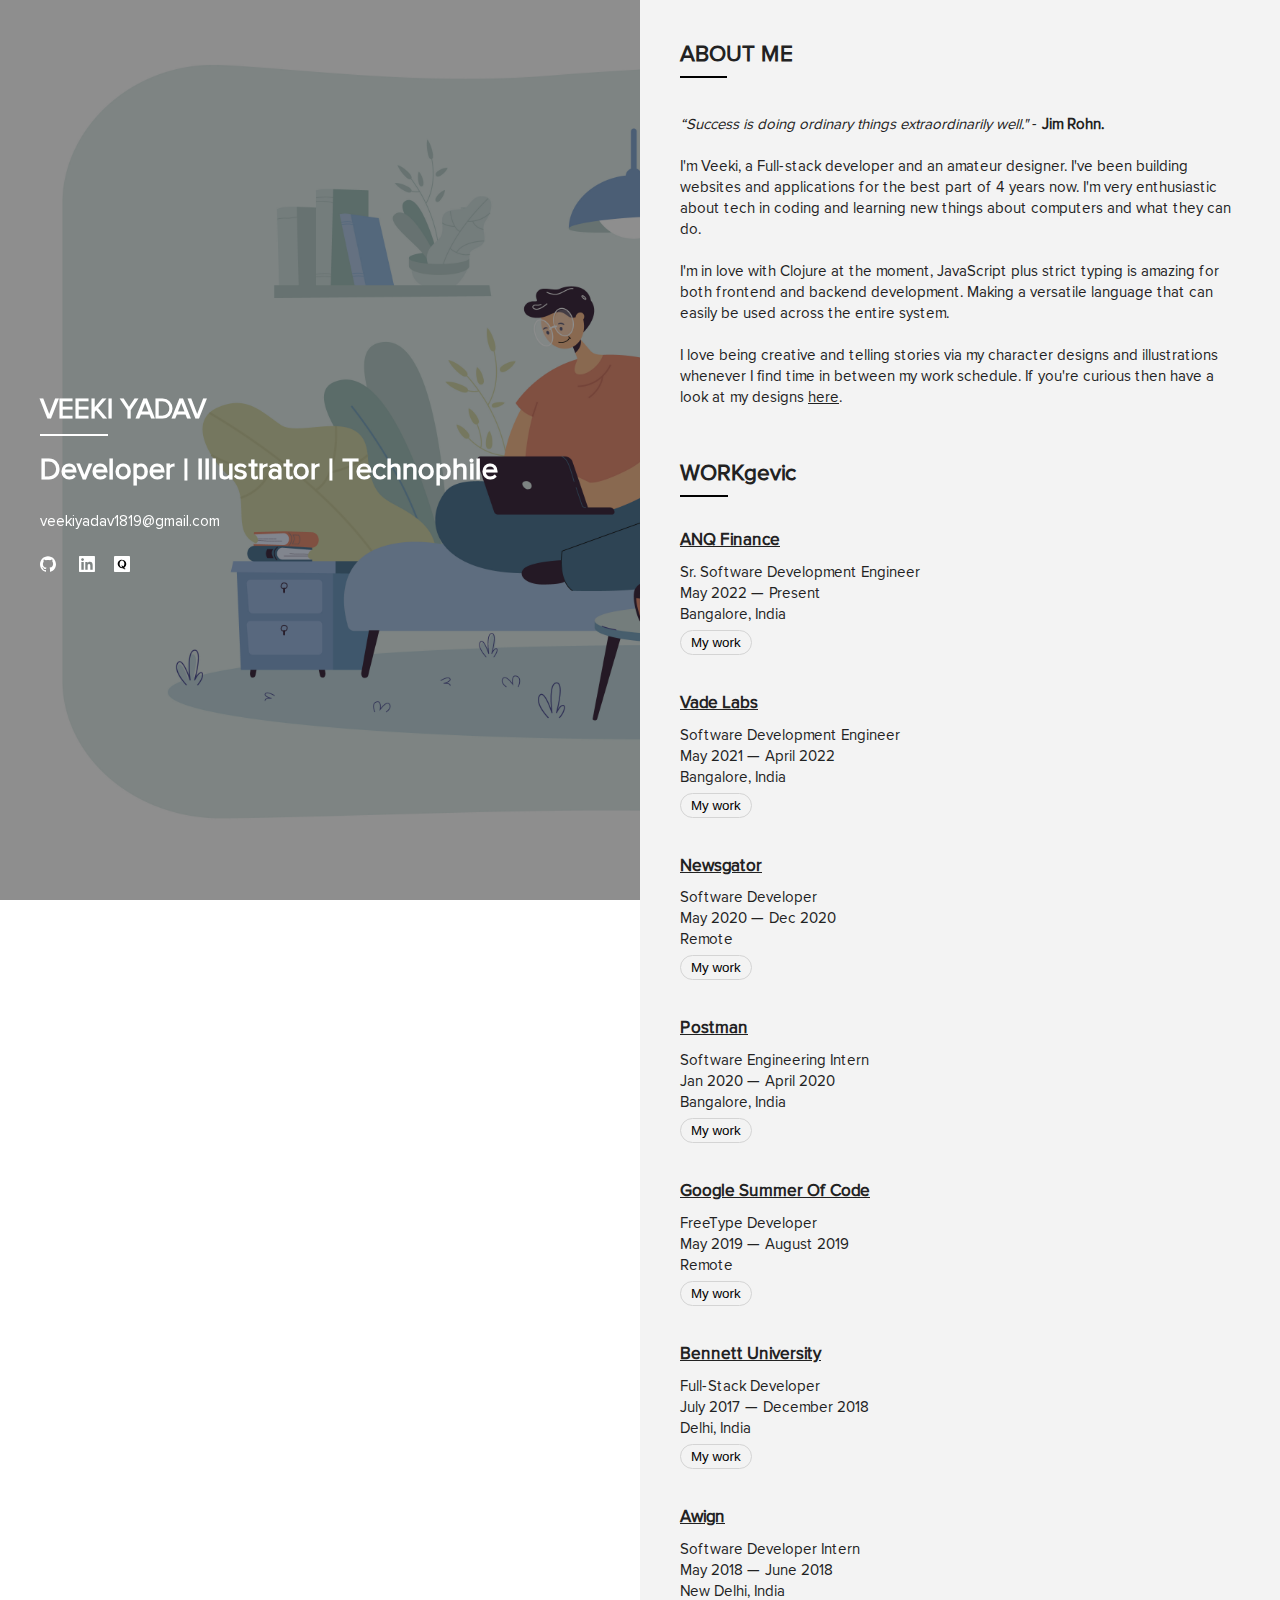
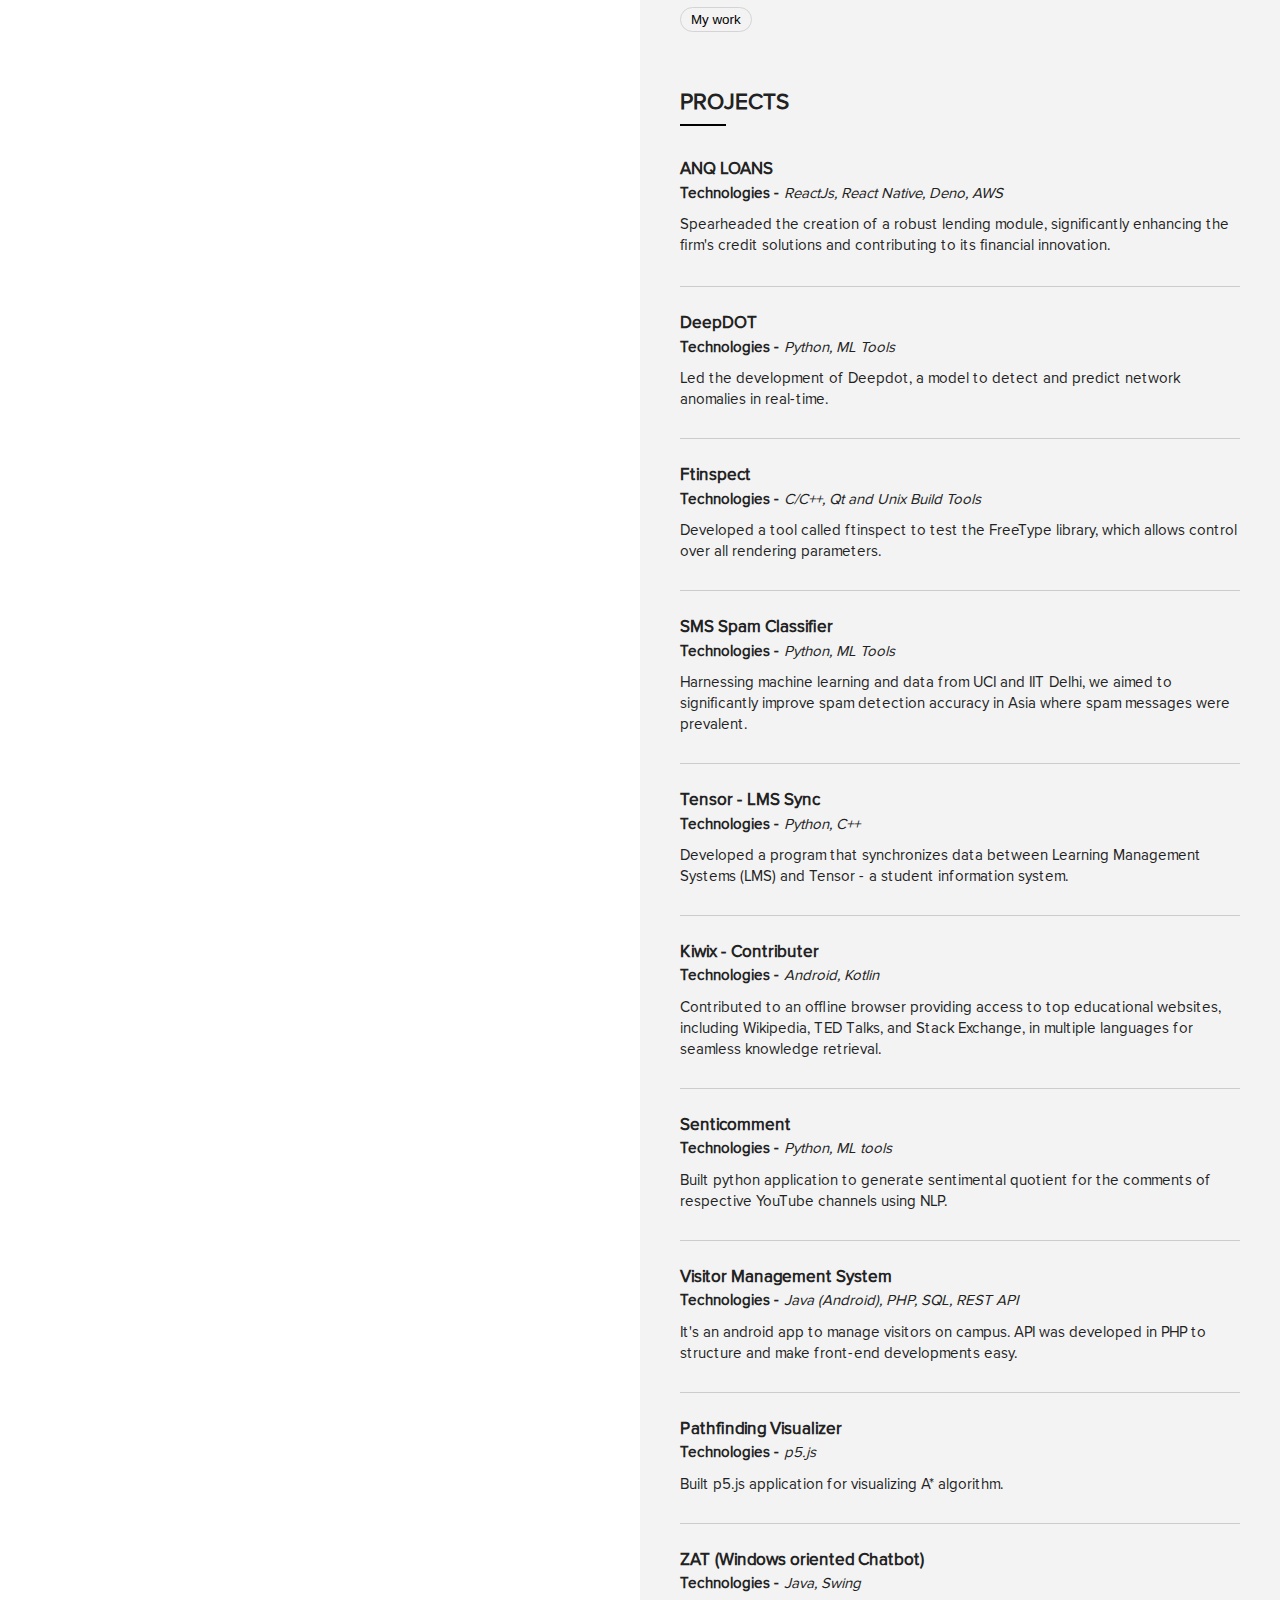
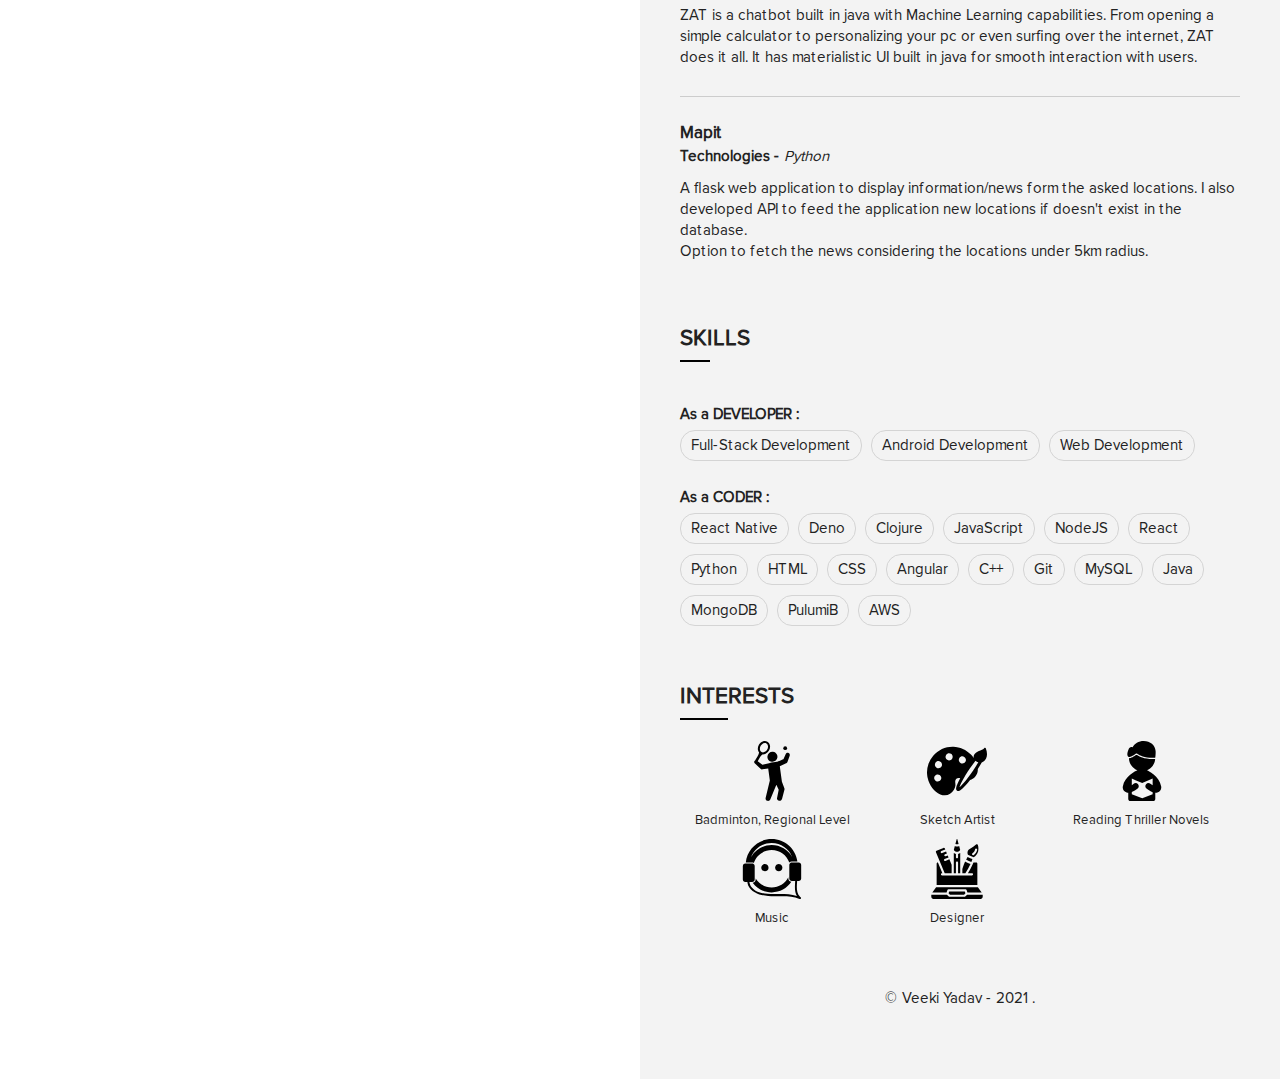
==== commit 1d2f62d1: "Date fix" ====
--- a/index.html
+++ b/index.html
@@ -102,8 +102,8 @@
 
                     <div class="meta-title"><a href="https://vadelabs.com/" target="_blank"><u>Vade Labs</u></a></div>
                     <div class="experience__role">Software Development Engineer</div>
-                    <div class="experience__time">May 2021 — Present</div>
-                    <div class="experience__location">Remote</div>
+                    <div class="experience__time">May 2021 — April 2022</div>
+                    <div class="experience__location">Bangalore, India</div>
                   <button class="button" onclick="myResp_4()">My work</button></br>
                   <div id="myResp_4" style="display:none">
                     - Developed the highly successful <b>VadeAtlas module</b>, which is the cornerstone of all Vade
@@ -119,7 +119,7 @@
                     <div class="meta-title"><a href="https://in.linkedin.com/company/newsg8r"
                         target="_blank"><u>Newsgator</u></a></div>
                     <div class="experience__role">Software Developer</div>
-                    <div class="experience__time">April 2020 — Dec 2020</div>
+                    <div class="experience__time">May 2020 — Dec 2020</div>
                     <div class="experience__location">Remote</div>
                   <button class="button" onclick="myResp()">My work</button></br>
                   <div id="myResp" style="display:none">
@@ -135,8 +135,8 @@
                   </br>
                   <div class="meta-title"><a href="https://www.postman.com/" target="_blank"><u>Postman</u></a></div>
                   <div class="experience__role">Software Engineering Intern</div>
-                  <div class="experience__time">February 2020 — March 2020</div>
-                  <div class="experience__location">Banglore</div>
+                  <div class="experience__time">Jan 2020 — April 2020</div>
+                  <div class="experience__location">Bangalore, India</div>
                   <button class="button" onclick="myResp_0()">My work</button></br>
                   <div id="myResp_0" style="display:none">
                     - Played an integral role in the development of the <b>Postman collection feature</b> within the
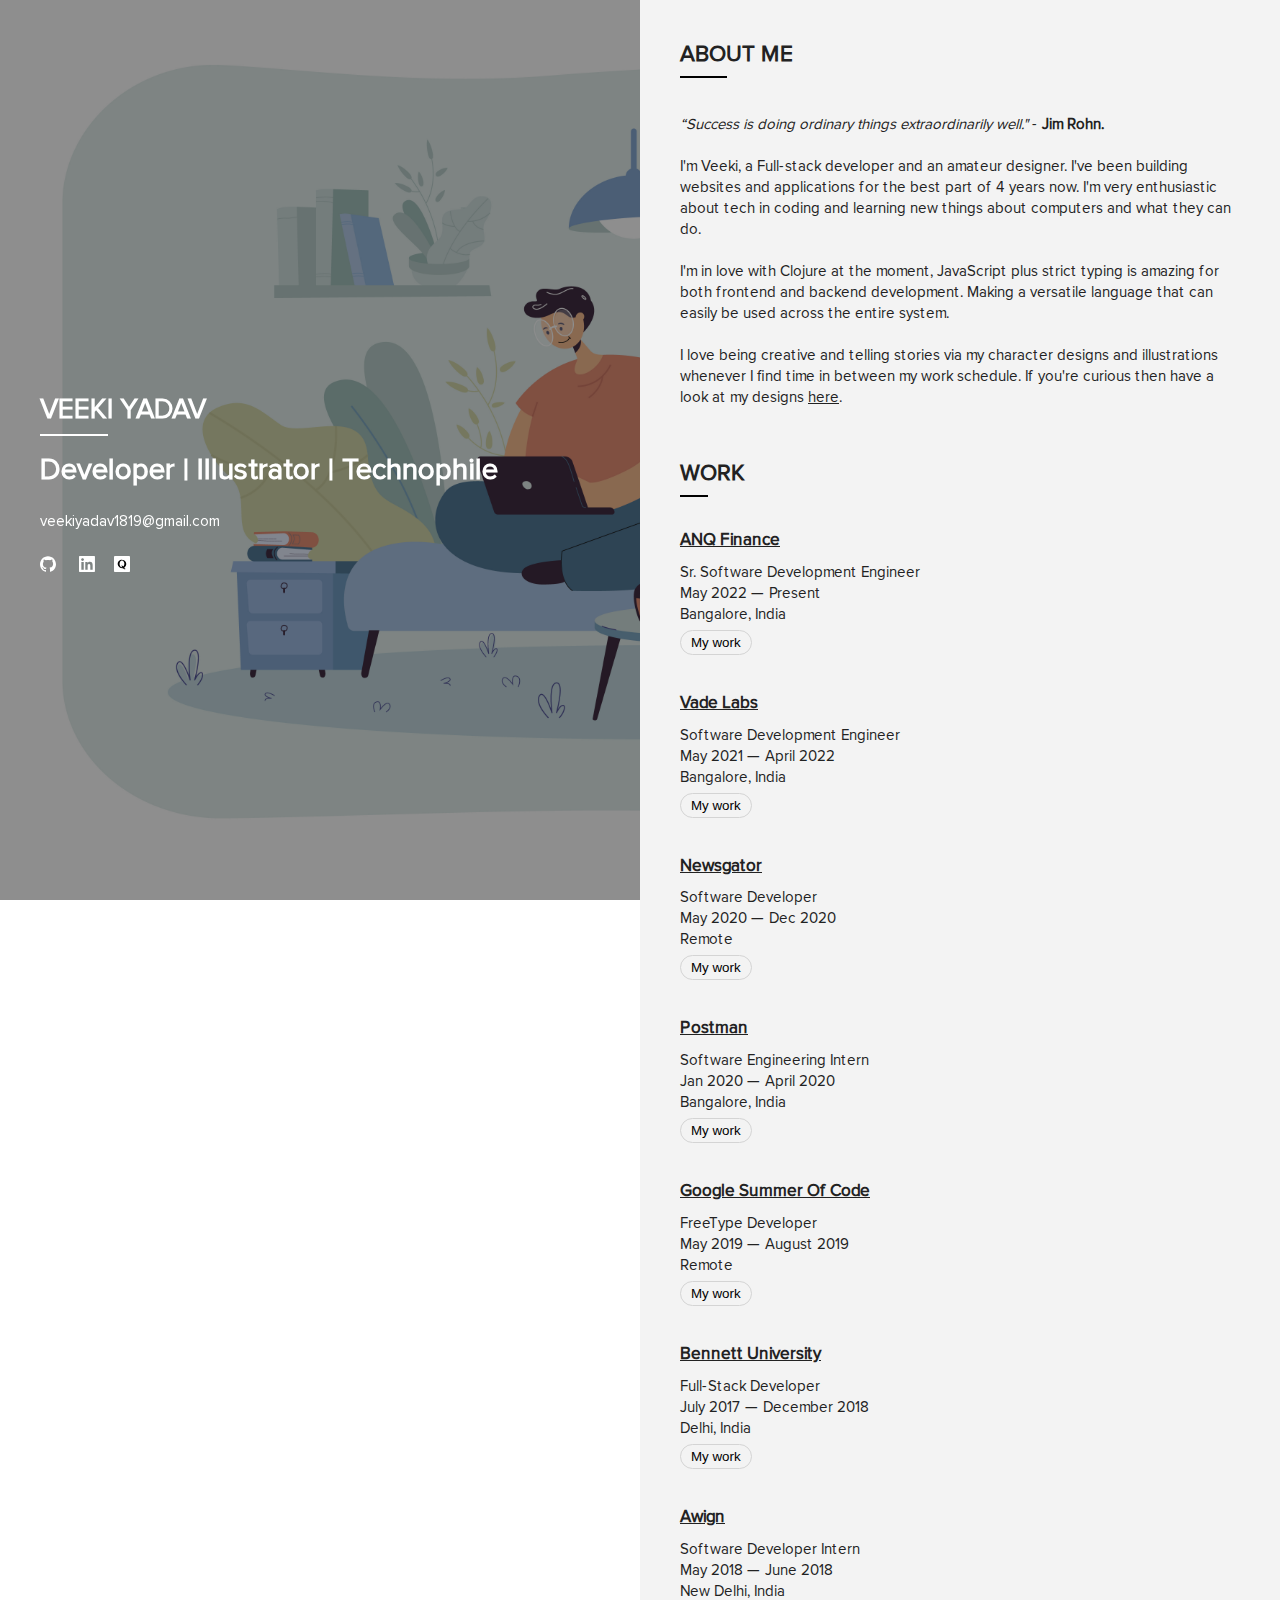
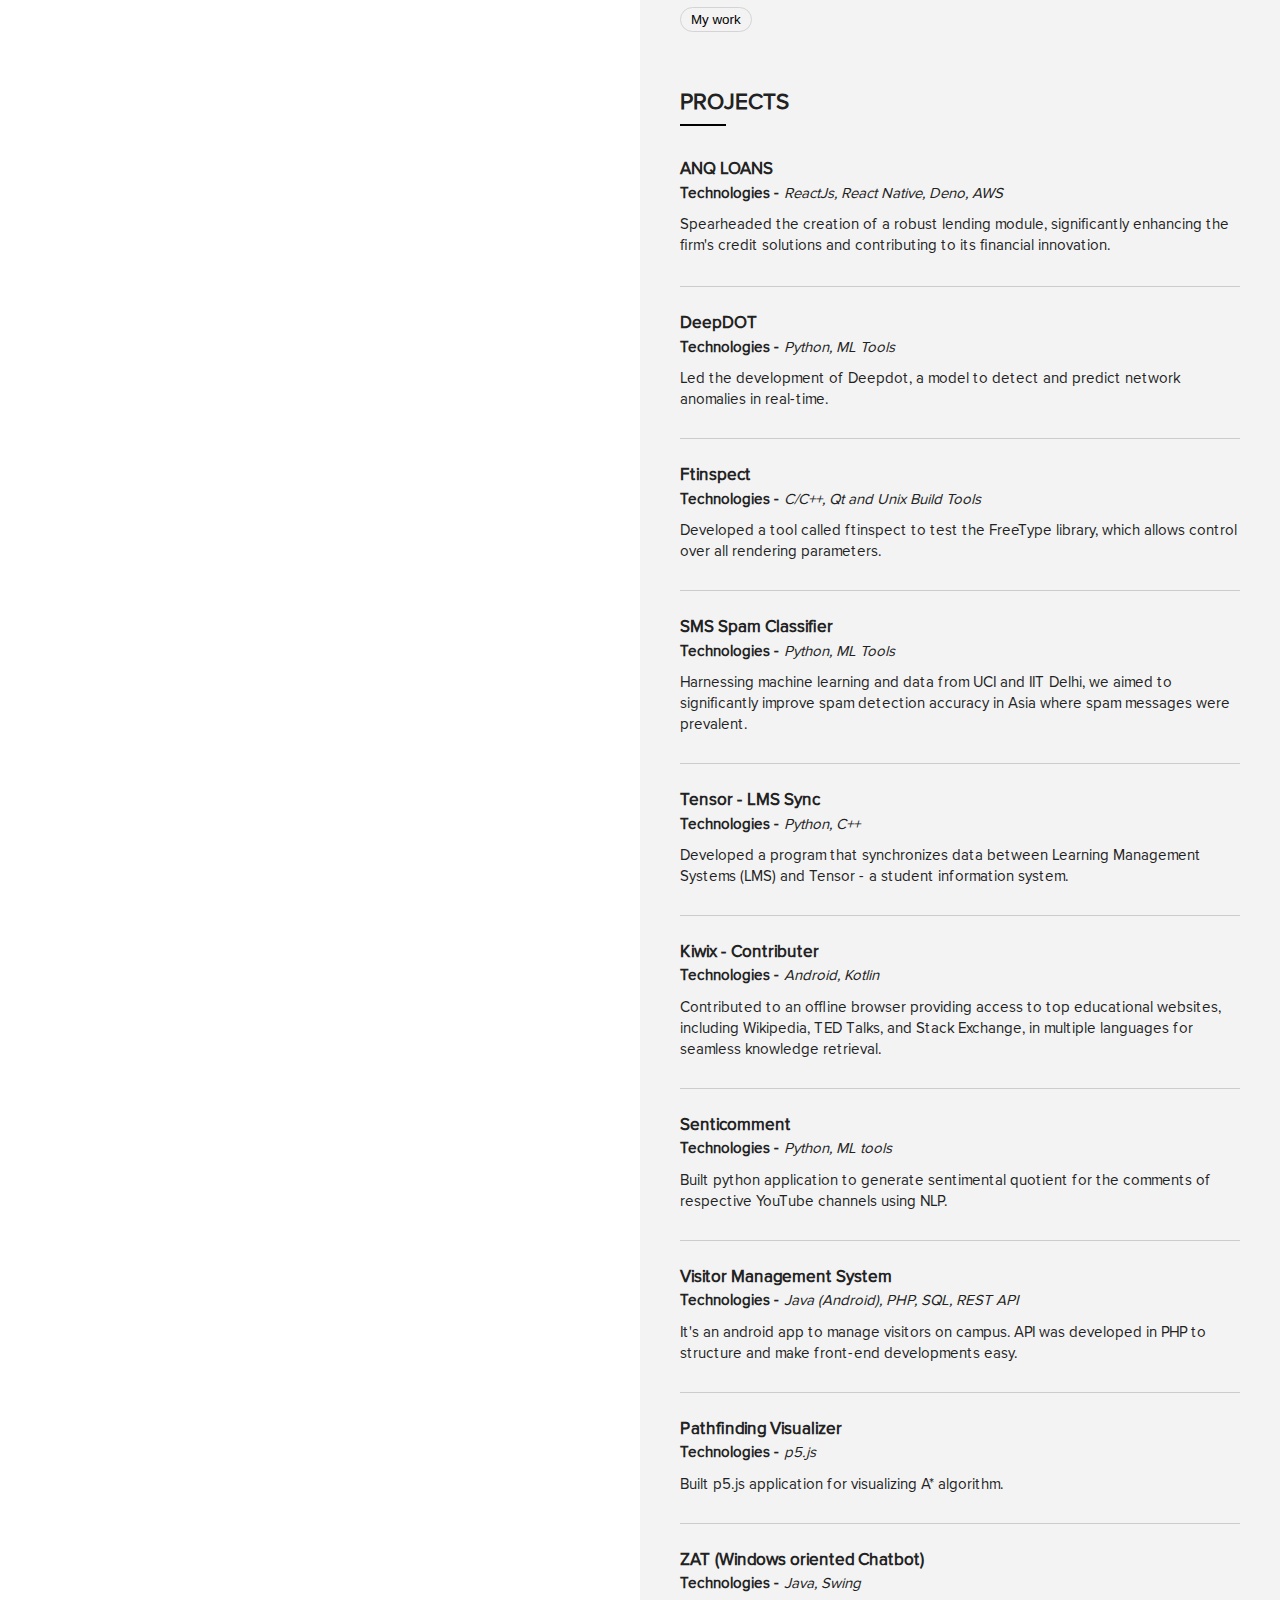
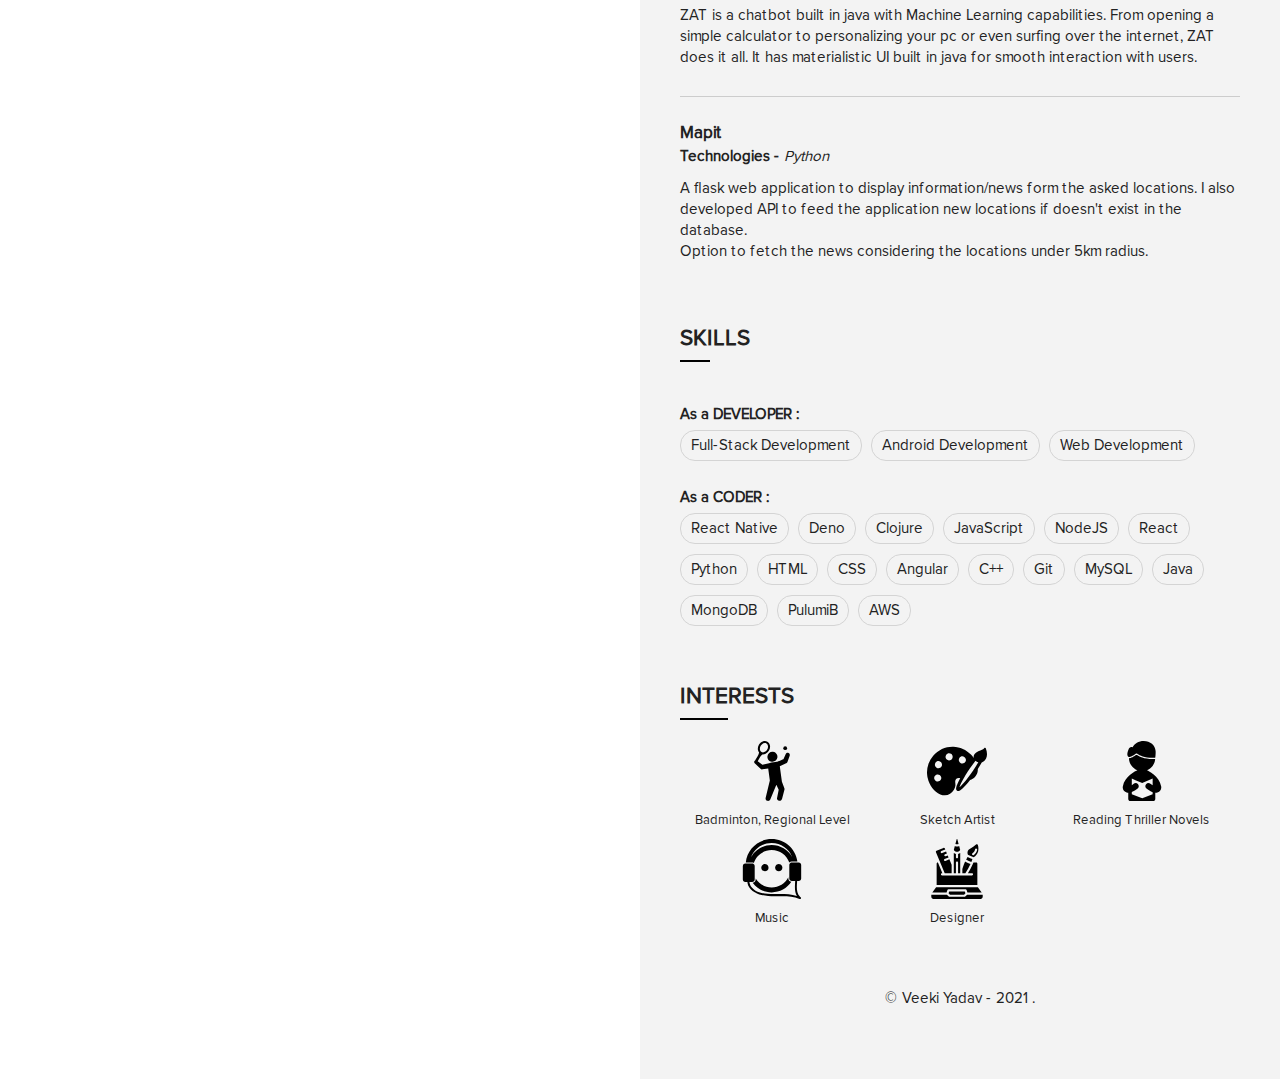
==== commit 308de91e: "Update index.html" ====
--- a/index.html
+++ b/index.html
@@ -77,7 +77,7 @@
               <div class="content content--exp">
                 <h2 class="content__tag">
                   <span class="title relative">
-                    WORKgevic
+                    WORK
                     <span class="half-border"></span>
                   </span>
                 </h2>
@@ -490,4 +490,4 @@
   </script>
 </body>
 
-</html>+</html>
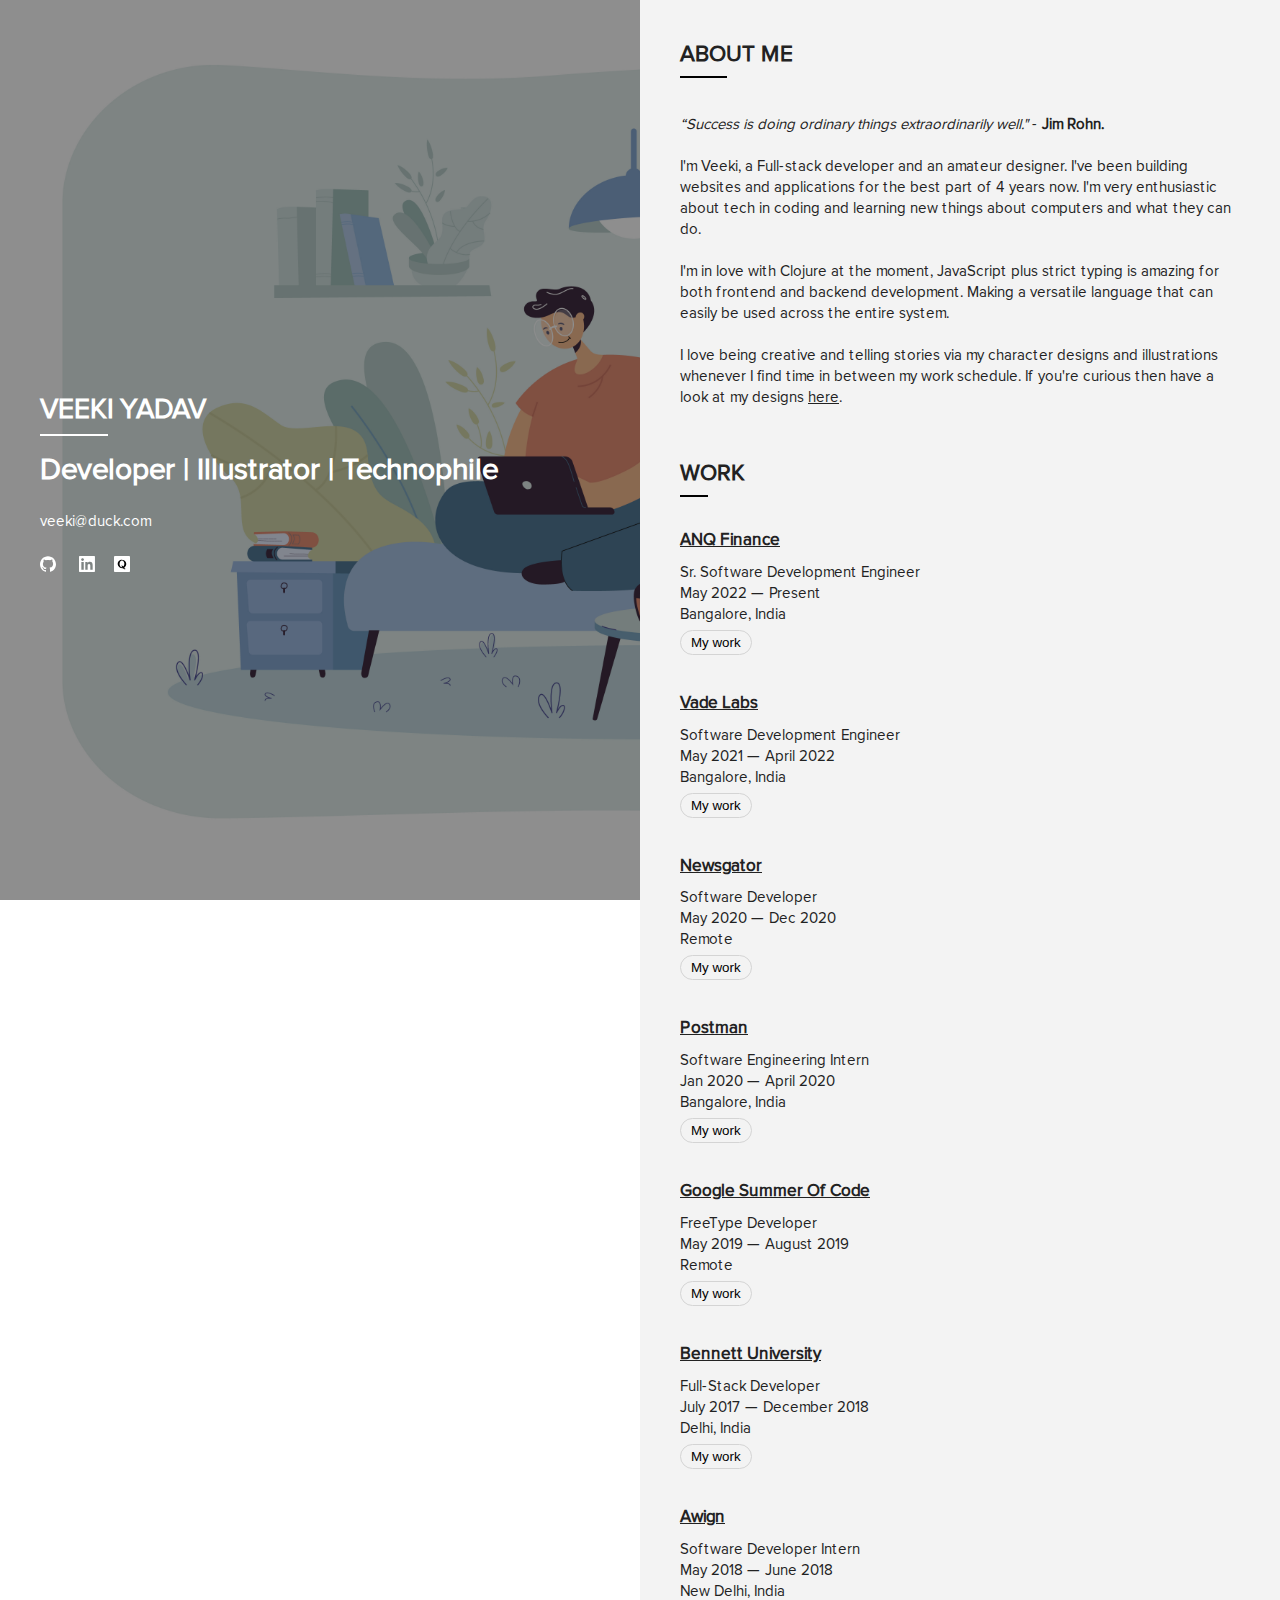
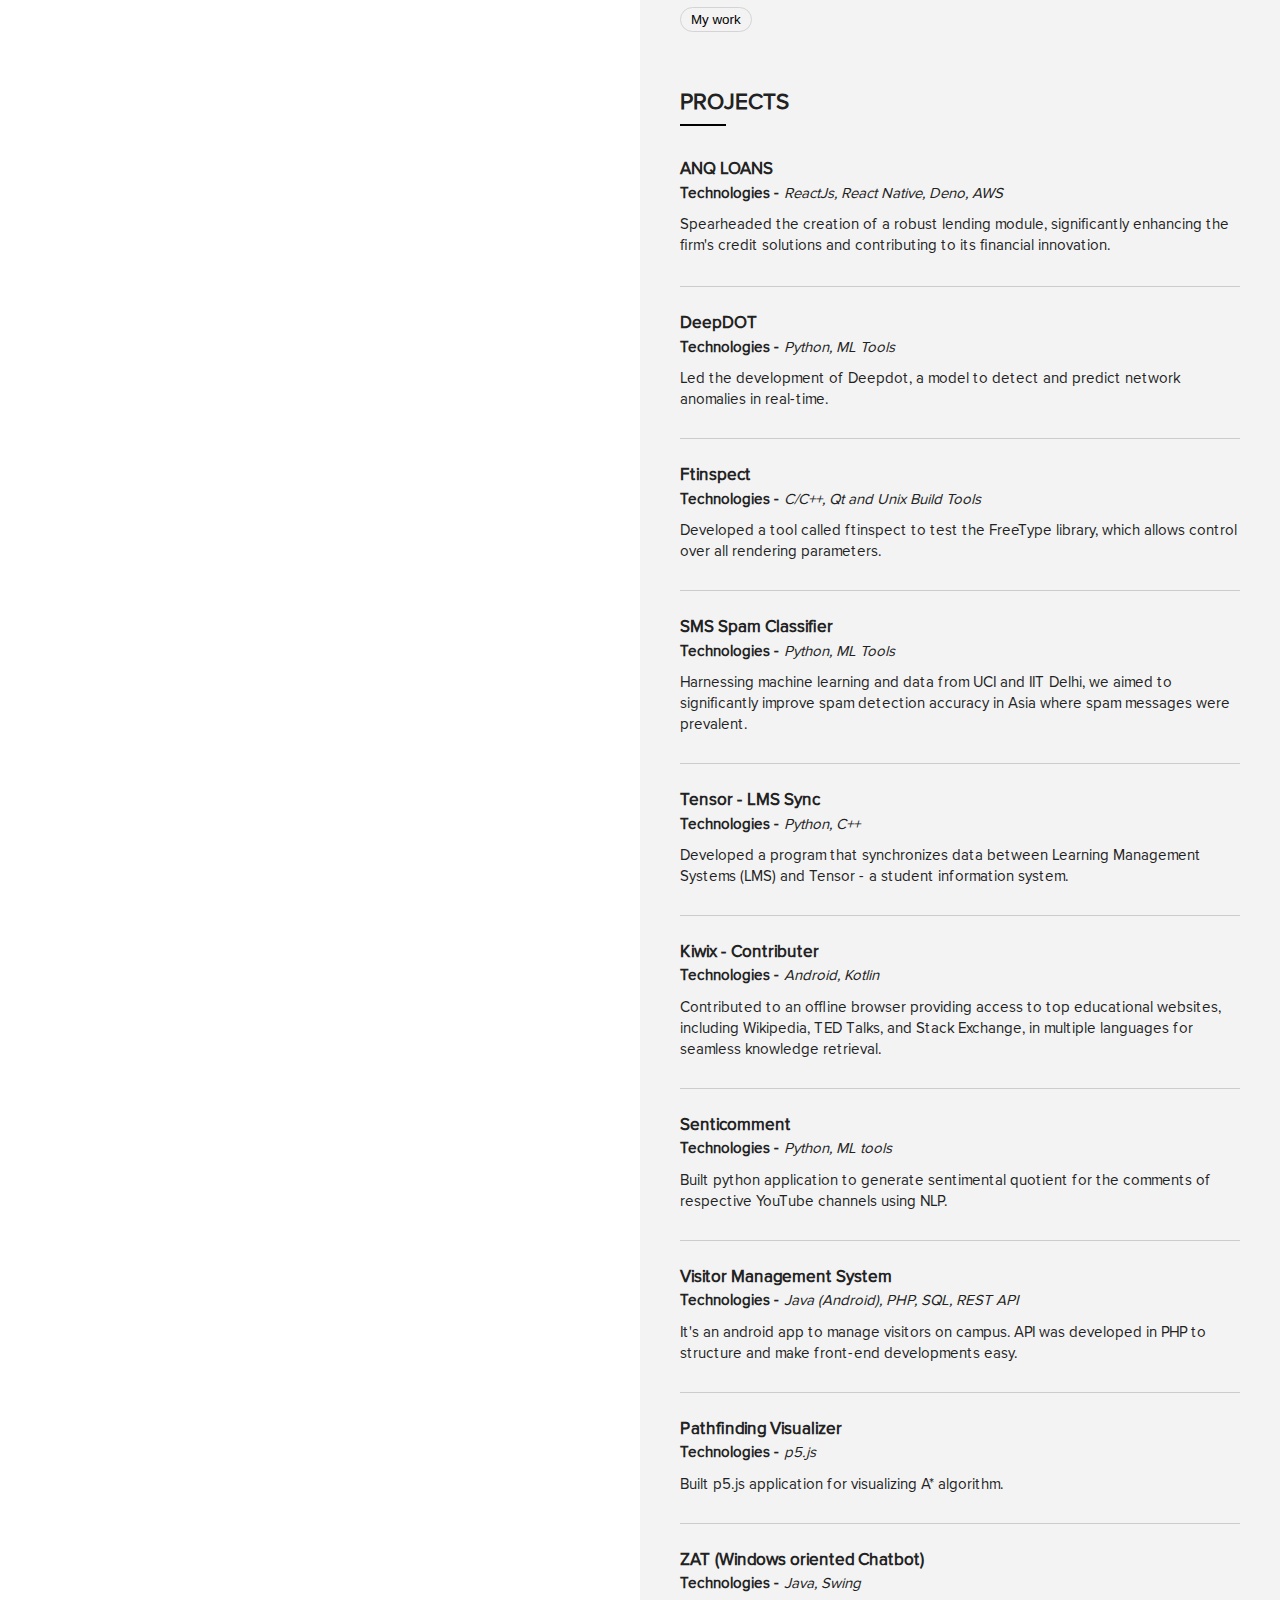
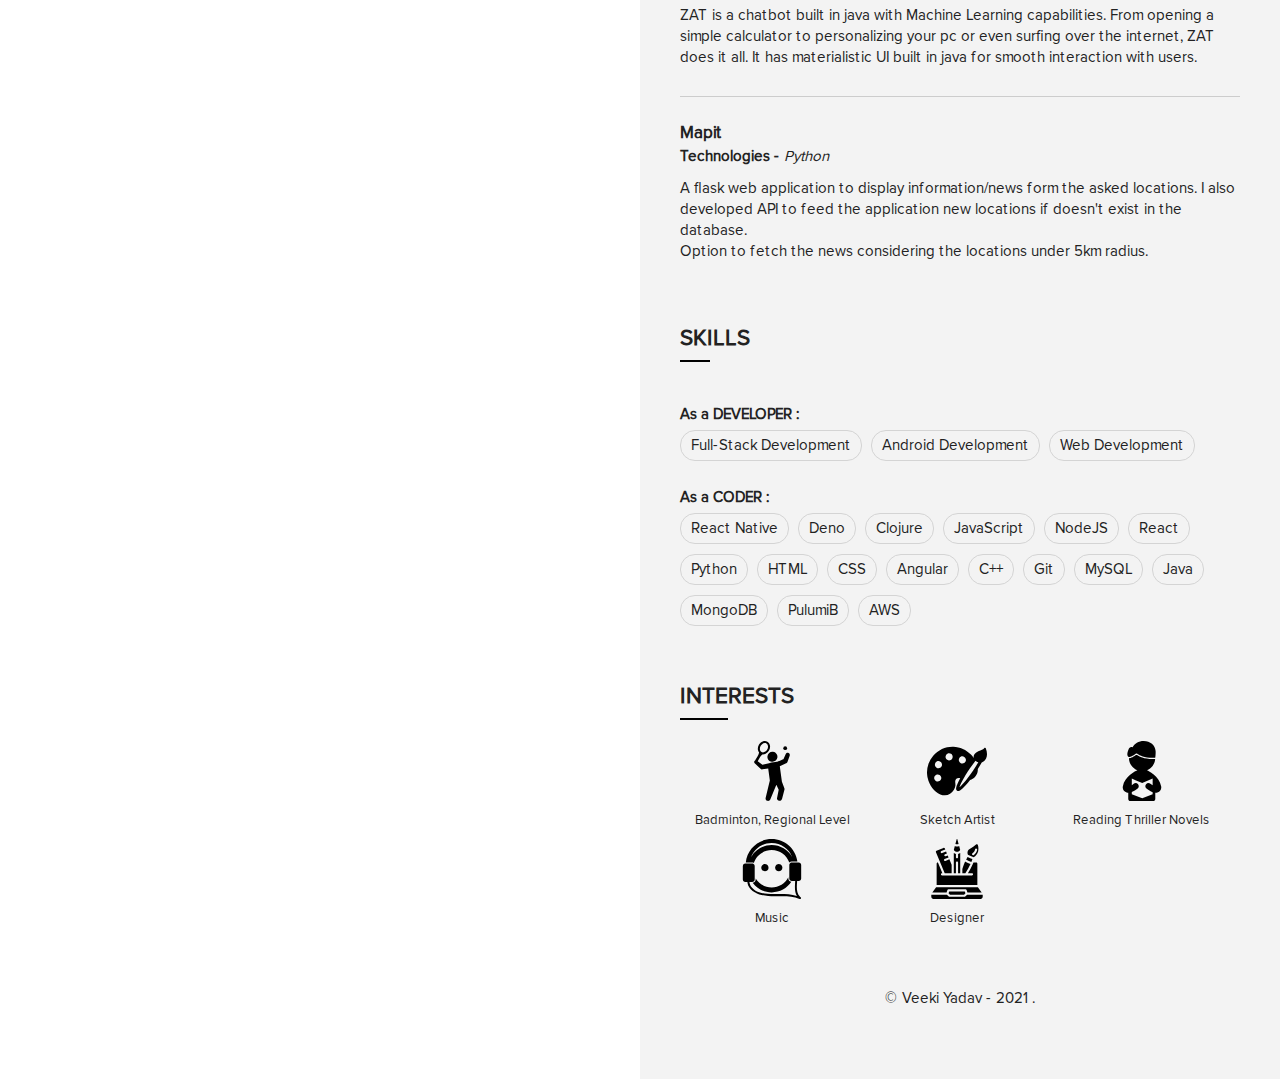
==== commit 04513f44: "Update index.html" ====
--- a/index.html
+++ b/index.html
@@ -33,7 +33,7 @@
               <span>Developer | Illustrator | Technophile</span>
             </h1>
             <div class="block__social">
-              <a href="mailto:veekiyadav1819@gmail.com" class="btn_email">veekiyadav1819@gmail.com</a>
+              <a href="mailto:veeki@duck.com" class="btn_email">veeki@duck.com</a>
               <div class="block__social"><br />
                 <a href="http://github.com/gevic" class="github" target="_blank" />
                 <img src="img/social-1_logo-github.svg" />
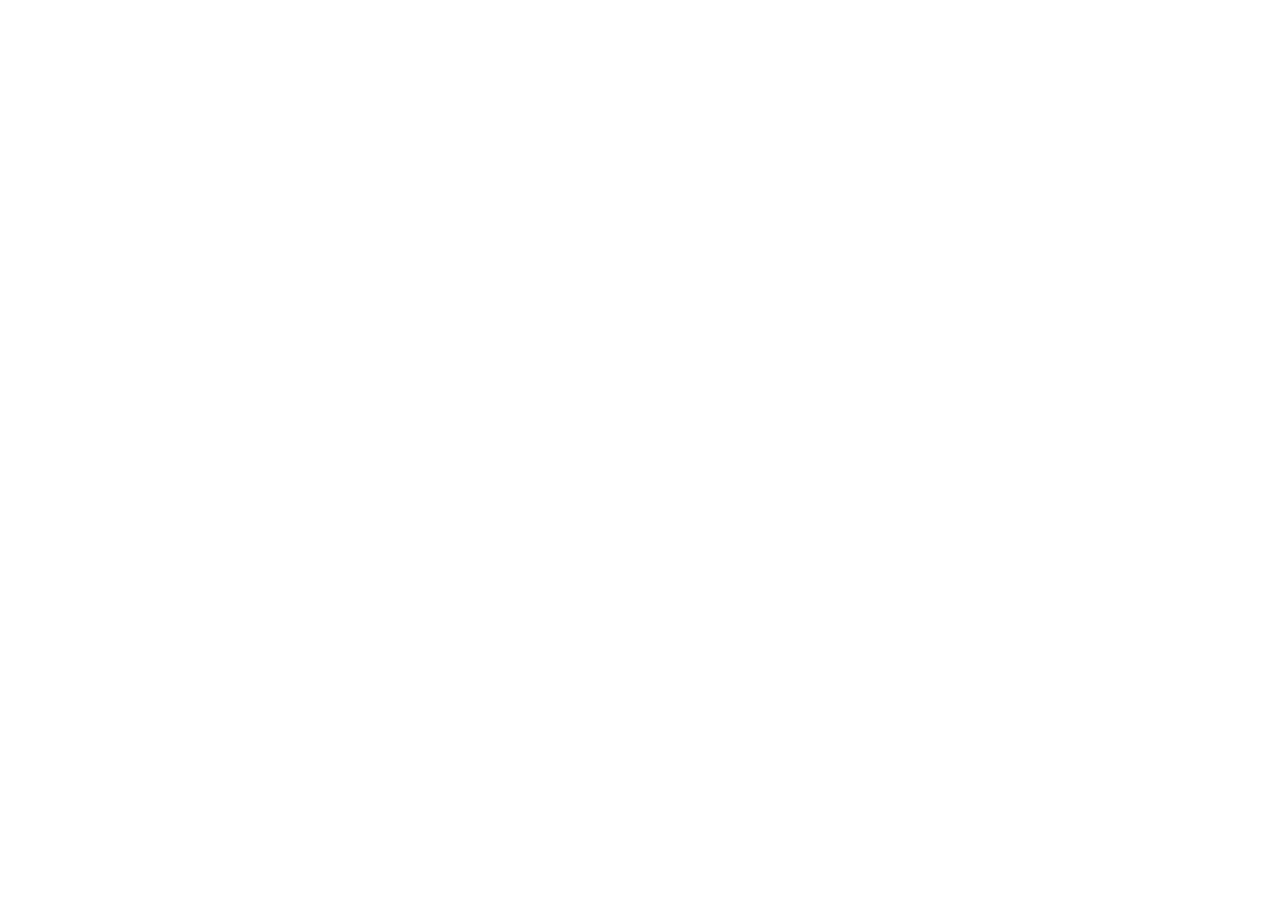
==== commit 683173c6: "chore: add redirection to portfolio" ====
--- a/index.html
+++ b/index.html
@@ -6,10 +6,12 @@
   <meta http-equiv="X-UA-Compatible" content="IE=edge">
   <meta name="description" content="Hi! I am Veeki, second year undergrad at Bennett University">
   <meta name="viewport" content="width=device-width, initial-scale=1">
+  <meta http-equiv="refresh" content="0; url=https://portfolio-jj3t8gyo7-veeki.vercel.app/">
   <!-- Facebook Open Graph meta -->
   <meta property="og:title" content="Veeki Yadav">
   <meta property="og:description" content="Computer Science sophomore at Bennett University">
   <meta name="msapplication-TileColor" content="#ffffff">
+  <link rel="canonical" href="https://portfolio-jj3t8gyo7-veeki.vercel.app/" />
   <title>Veeki Yadav</title>
   <link rel="stylesheet" href="css/main.css">
   <link rel="stylesheet" href="css/style.css">
